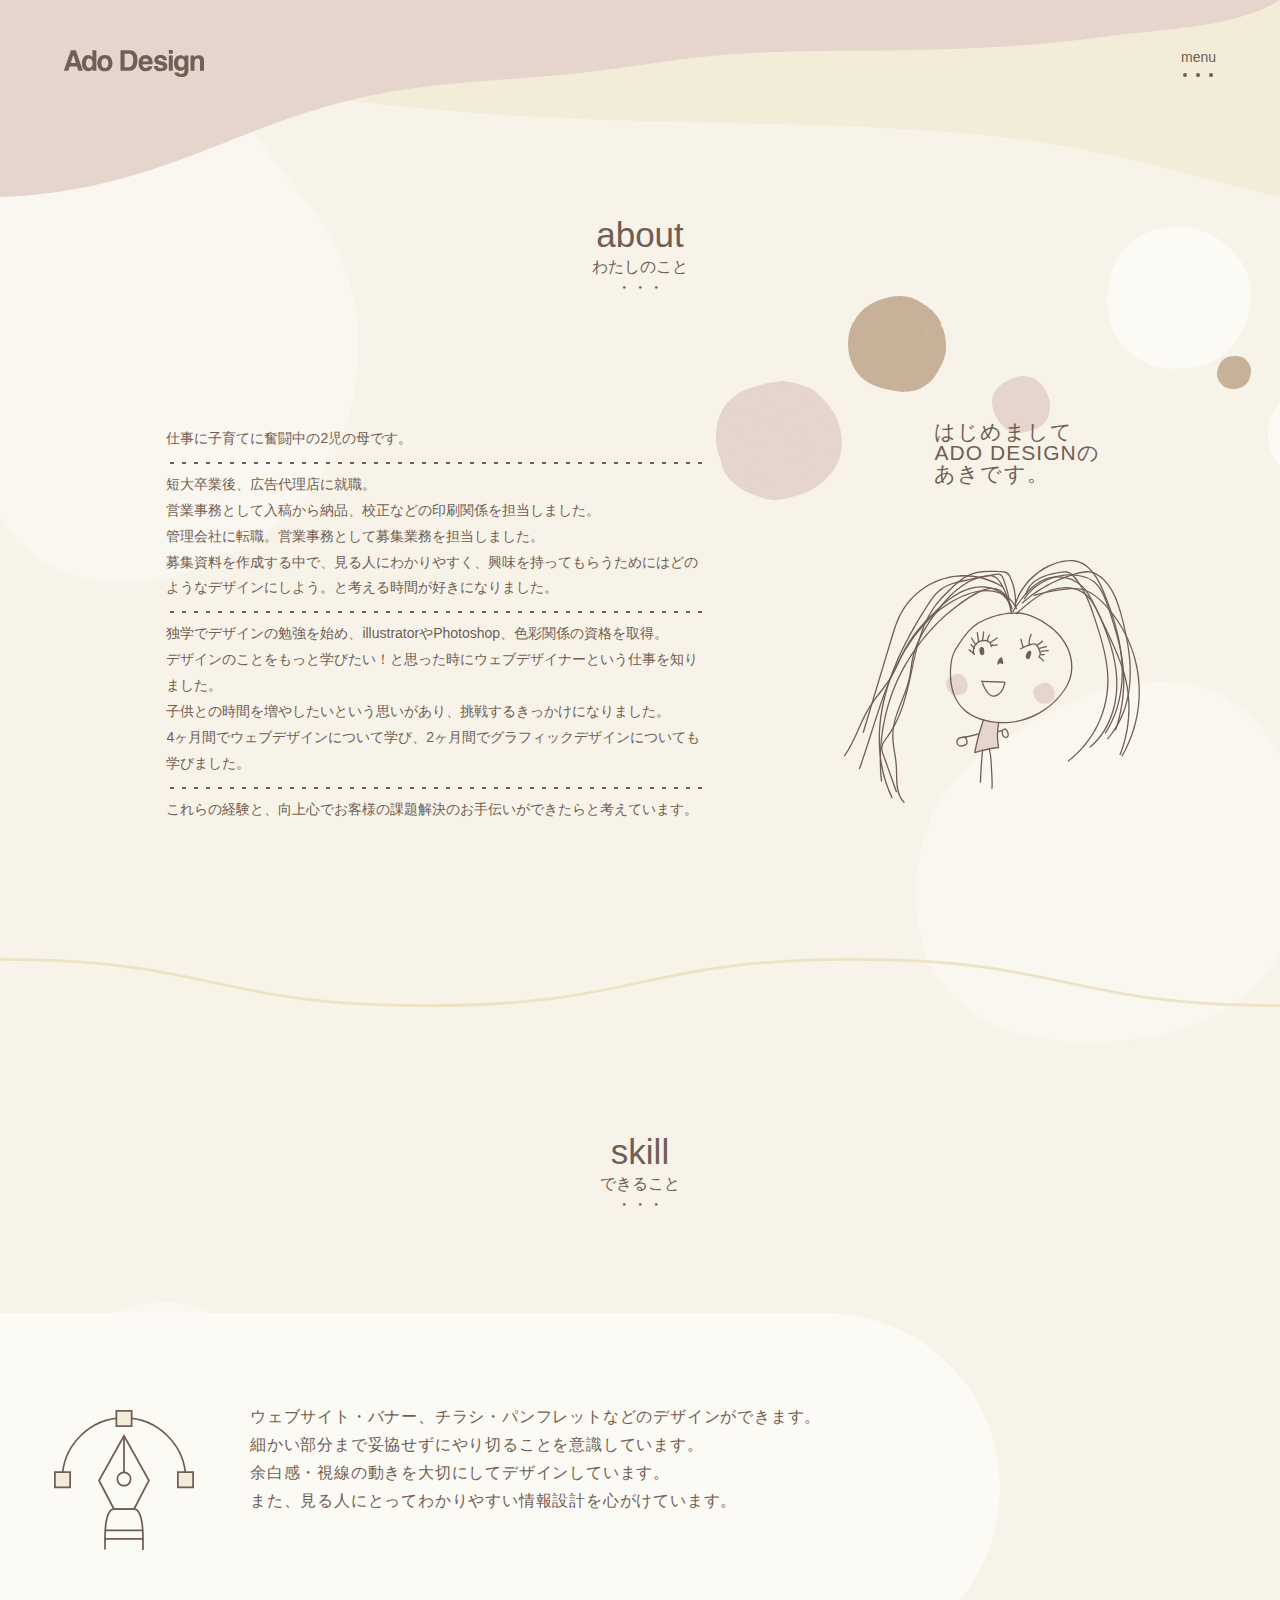
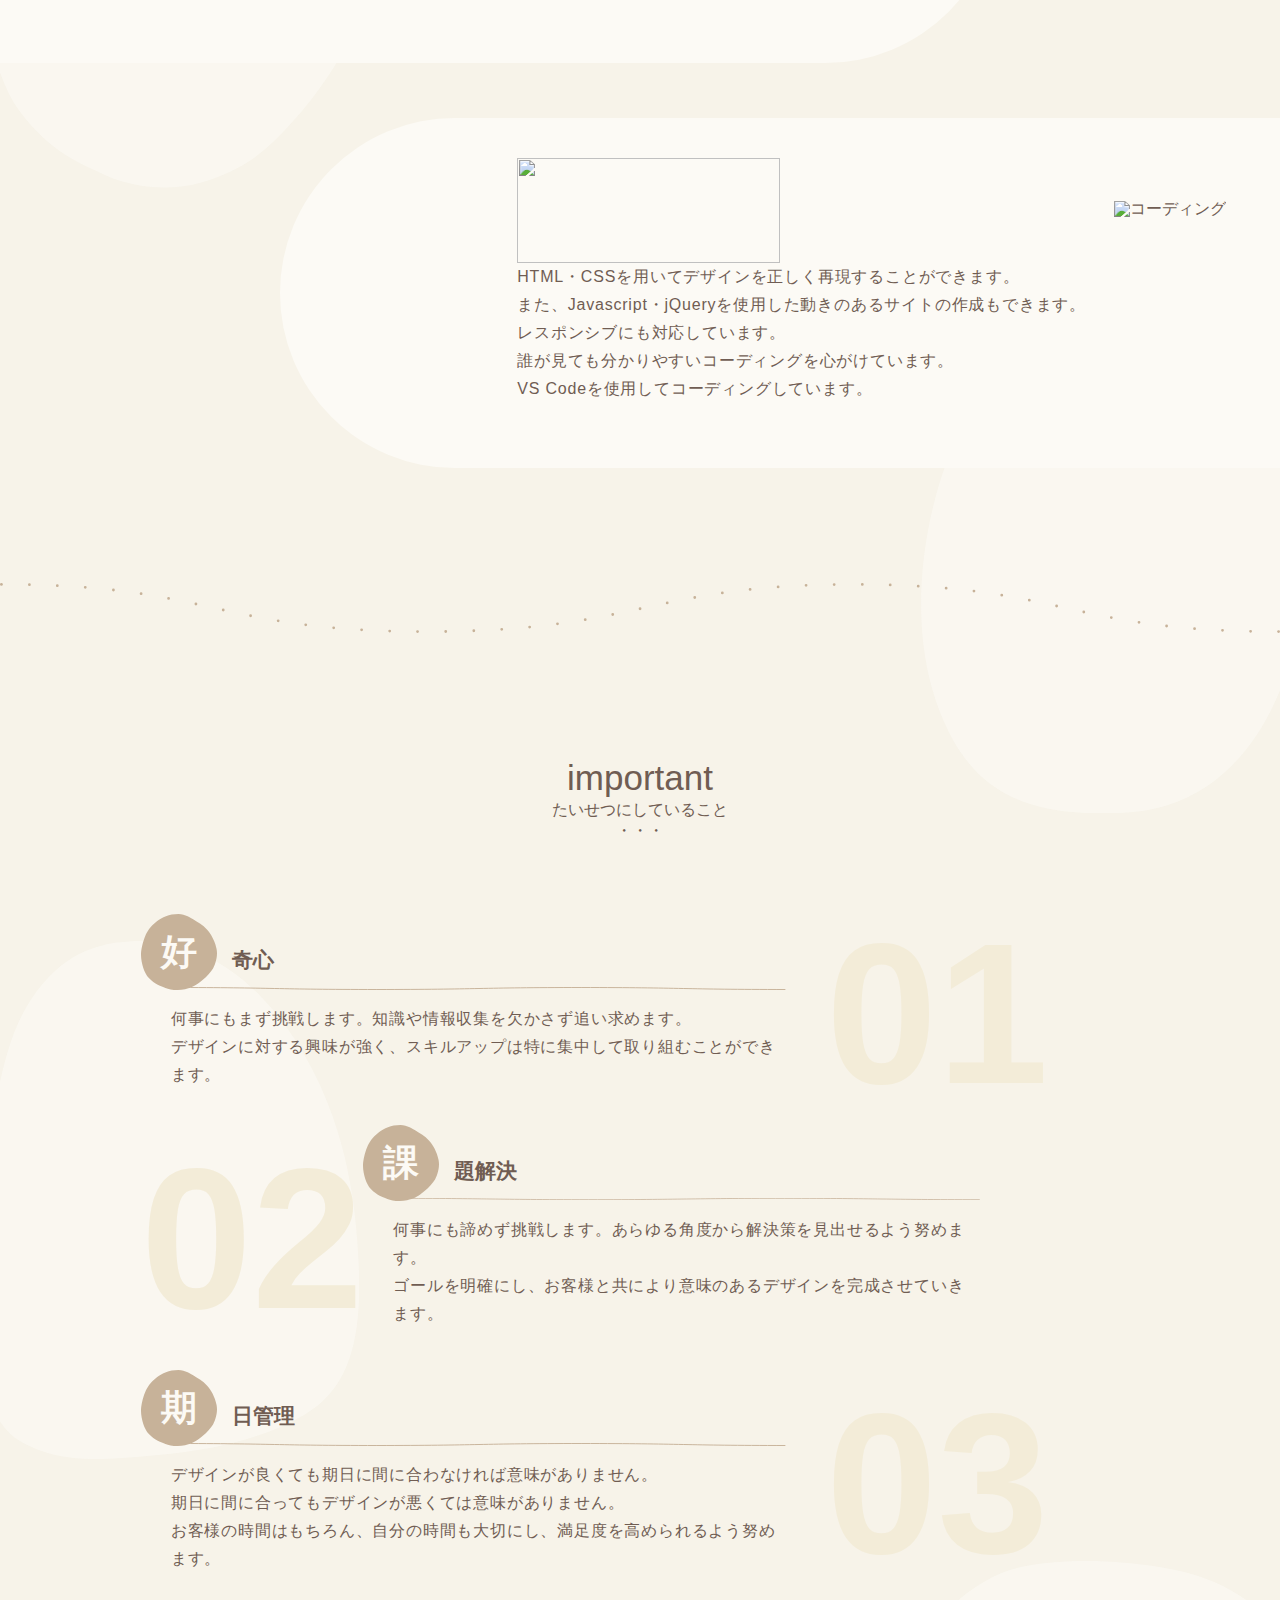
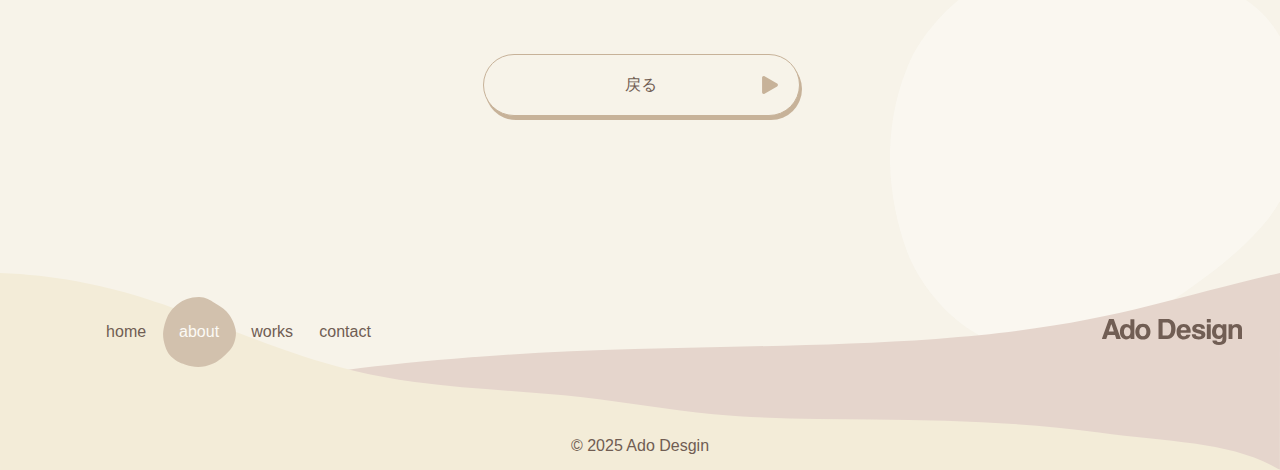
==== about.html @ 06bdf403 "ポートフォリオ" ====
<!DOCTYPE html>
<html lang="ja">

<head>
    <meta charset="UTF-8">
    <meta name="viewport" content="width=device-width, initial-scale=1.0">
    <title>about</title>
    <link rel="stylesheet" href="./css/reset.css">
    <link rel="stylesheet" href="./css/style.css">
    <link rel="icon" href="favicon.ico">
    <script src="https://ajax.googleapis.com/ajax/libs/jquery/3.7.1/jquery.min.js"></script>
    <script src="https://cdn.jsdelivr.net/npm/simple-parallax-js@5.6.2/dist/simpleParallax.min.js"></script>
    <script>
        (function (d) {
            var config = {
                kitId: 'ofi0iak',
                scriptTimeout: 3000,
                async: true
            },
                h = d.documentElement, t = setTimeout(function () { h.className = h.className.replace(/\bwf-loading\b/g, "") + " wf-inactive"; }, config.scriptTimeout), tk = d.createElement("script"), f = false, s = d.getElementsByTagName("script")[0], a; h.className += " wf-loading"; tk.src = 'https://use.typekit.net/' + config.kitId + '.js'; tk.async = true; tk.onload = tk.onreadystatechange = function () { a = this.readyState; if (f || a && a != "complete" && a != "loaded") return; f = true; clearTimeout(t); try { Typekit.load(config) } catch (e) { } }; s.parentNode.insertBefore(tk, s)
        })(document);
    </script>
</head>

<body id="home">
    <header class="second_header">
        <img src="./SVG/header.svg" alt="ヘッダー画像">
        <div class="header_wrap">
            <h1 class="header_logo">
                <img src="./SVG/logo_9.svg">
            </h1>
            <div class="menu_btn">
                <p>menu</p>
                <div>
                    <span></span>
                </div>
            </div>
            <nav class="menu_nav">
                <ul>
                    <li><a href="./index.html">home</a></li>
                    <li><a href="./about.html">about</a></li>
                    <li><a href="./works.html">works</a></li>
                    <li><a href="./contact.html">contact</a></li>
                </ul>
            </nav>
        </div>
    </header>
    <main>
        <div class="area">
            <!-- アバウト -->
            <section id="second_about">
                <div class="title">
                    <h2>about</h2>
                    <p>わたしのこと</p>
                    <p>・・・</p>
                </div>
                <div class="about_content">
                    <div class="about_left02">
                        <p class="dot_line">仕事に子育てに奮闘中の2児の母です。</p>
                        <p class="dot_line">短大卒業後、広告代理店に就職。<br>
                            営業事務として入稿から納品、校正などの印刷関係を担当しました。<br>
                            管理会社に転職。営業事務として募集業務を担当しました。<br>
                            募集資料を作成する中で、見る人にわかりやすく、興味を持ってもらうためにはどのようなデザインにしよう。と考える時間が好きになりました。
                        </p>
                        <p class="dot_line">独学でデザインの勉強を始め、illustratorやPhotoshop、色彩関係の資格を取得。<br>
                            デザインのことをもっと学びたい！と思った時にウェブデザイナーという仕事を知りました。<br>
                            子供との時間を増やしたいという思いがあり、挑戦するきっかけになりました。<br>
                            4ヶ月間でウェブデザインについて学び、2ヶ月間でグラフィックデザインについても学びました。
                        </p>
                        <p>これらの経験と、向上心でお客様の課題解決のお手伝いができたらと考えています。</p>
                    </div>
                    <div class="about_right02">
                        <p>はじめまして<br>
                            ADO DESIGNの<br>
                            あきです。</p>
                        <img class="about_img_07" src="./SVG/about_似顔絵.svg" alt="似顔絵">
                        <div class="about_wrap">
                            <img class="about_img_01" src="./SVG/about_1.svg" alt="about_1">
                            <img class="about_img_02" src="./SVG/about_2.svg" alt="about_2">
                            <img class="about_img_03" src="./SVG/about_3.svg" alt="about_3">
                            <img class="about_img_04" src="./SVG/about_4.svg" alt="about_4">
                            <img class="about_img_05" src="./SVG/about_5.svg" alt="about_5">
                            <img class="about_img_06" src="./SVG/about_6.svg" alt="about_6">
                        </div>
                    </div>
                </div>
                <img class="about_line03" src="./SVG/line.svg" alt="">
            </section>
            <!-- スキル -->
            <section id="skill">
                <div class="title">
                    <h2>skill</h2>
                    <p>できること</p>
                    <p>・・・</p>
                </div>
                <div class="skill_container01">
                    <div class="design_left">
                        <img src="./SVG/skill_デザイン.svg" alt="デザイン">
                    </div>
                    <div class="design_right">
                        <img src="./SVG/design.svg" alt="">
                        <p>ウェブサイト・バナー、チラシ・パンフレットなどのデザインができます。<br>
                            細かい部分まで妥協せずにやり切ることを意識しています。<br>
                            余白感・視線の動きを大切にしてデザインしています。<br>
                            また、見る人にとってわかりやすい情報設計を心がけています。</p>
                    </div>
                </div>
                <div class="skill_container02">
                    <div class="cording_left">
                        <img src="./SVG/cording.svg" alt="">
                        <p>HTML・CSSを用いてデザインを正しく再現することができます。<br>
                            また、Javascript・jQueryを使用した動きのあるサイトの作成もできます。<br>
                            レスポンシブにも対応しています。<br>
                            誰が見ても分かりやすいコーディングを心がけています。<br>
                            VS Codeを使用してコーディングしています。</p>
                    </div>
                    <div class="cording_right">
                        <img src="./SVG/skill_コーディング.svg" alt="コーディング">
                    </div>
                </div>
            </section>
            <img src="./SVG/dotline.svg" alt="">
            <!-- インポータント -->
            <section id="important">
                <div class="title">
                    <h2>important</h2>
                    <p>たいせつにしていること</p>
                    <p>・・・</p>
                </div>
                <!-- 好奇心 -->
                <div class="important_content01">
                    <div class="important_left01">
                        <div class="important_conteiner">
                            <img class="important_item" src="./SVG/important_item.svg" alt="">
                            <p class="important_title01">好</p>
                            <p class="important_title02">奇心</p>
                            <img class="important_line" src="./SVG/important_line.svg" alt="">
                        </div>
                        <p class="important_text">何事にもまず挑戦します。知識や情報収集を欠かさず追い求めます。<br>
                            デザインに対する興味が強く、スキルアップは特に集中して取り組むことができます。</p>
                    </div>
                    <div class="important_right01">
                        <p class="important_list">01</p>
                        <img class="important_decoration" src="./SVG/important_つぶつぶ.svg" alt="">
                    </div>
                </div>
                <!-- 課題解決 -->
                <div class="important_content02">
                    <div class="important_left02">
                        <p class="important_list">02</p>
                        <img class="important_decoration" src="./SVG/important_つぶつぶ.svg" alt="">
                    </div>
                    <div class="important_right02">
                        <div class="important_conteiner">
                            <img class="important_item" src="./SVG/important_item.svg" alt="">
                            <p class="important_title01">課</p>
                            <p class="important_title02">題解決</p>
                            <img class="important_line" src="./SVG/important_line.svg" alt="">
                        </div>
                        <p class="important_text">何事にも諦めず挑戦します。あらゆる角度から解決策を見出せるよう努めます。<br>
                            ゴールを明確にし、お客様と共により意味のあるデザインを完成させていきます。
                        </p>
                    </div>
                </div>
                <!-- 期日管理 -->
                <div class="important_content01">
                    <div class="important_left01">
                        <div class="important_conteiner">
                            <img class="important_item" src="./SVG/important_item.svg" alt="">
                            <p class="important_title01">期</p>
                            <p class="important_title02">日管理</p>
                            <img class="important_line" src="./SVG/important_line.svg" alt="">
                        </div>
                        <p class="important_text">
                            デザインが良くても期日に間に合わなければ意味がありません。<br>
                            期日に間に合ってもデザインが悪くては意味がありません。<br>
                            お客様の時間はもちろん、自分の時間も大切にし、満足度を高められるよう努めます。
                        </p>
                    </div>
                    <div class="important_right01">
                        <p class="important_list">03</p>
                        <img class="important_decoration" src="./SVG/important_つぶつぶ.svg" alt="">
                    </div>
                </div>
                <div class="center_btn">
                    <a href="index.html">戻る</a>
                    <img src="./SVG/btn_item.svg" alt="">
                </div>
            </section>
            <!-- パララックス -->
            <img class="circles01 circle" src="./SVG/all要素3.svg" alt="">
            <img class="circles02 circle" src="./SVG/all要素2.svg" alt="">
            <img class="circles03 circle" src="./SVG/all要素5.svg" alt="">
            <img class="circles04 circle" src="./SVG/all要素1.svg" alt="">
            <img class="circles05 circle" src="./SVG/all要素4.svg" alt="">
            <img class="circles06 circle" src="./SVG/all要素6.svg" alt="">
        </div>
    </main>
    <!-- フッター -->
    <footer>
        <div>
            <img src="./SVG/footer.svg" alt="">
            <div class="footer_wrap">
                <nav class="footer_nav">
                    <ul class="footer_menu">
                        <li class="footer_item"><a href="./index.html">home</a></li>
                        <li class="footer_item is-active"><a href="./about.html">about</a></li>
                        <li class="footer_item"><a href="./works.html">works</a></li>
                        <li class="footer_item"><a href="./contact.html">contact</a></li>
                    </ul>
                </nav>
                <h1 class="footer_logo">
                    <a href="#home"><img src="./SVG/logo_9.svg"></a>
                </h1>
            </div>
            <p class="footer_outer">© 2025 Ado Desgin</p>
        </div>
    </footer>
    <script>
        // ハンバーガーメニュー
        $(function () {
            $('.menu_btn').on('click', function () {
                $('.menu_btn').toggleClass('open');
                $('.menu_nav').fadeToggle();
            })
        })
    </script>
    <!-- パララックス -->
    <script>
        // ①thumbnailクラスのついた要素を定数「image」に格納
        const image = document.getElementsByClassName('circle');
        // ②simpleParallaxを宣言
        new simpleParallax(image, {
            orientation: 'up',
            scale: 1.5,
            overflow: true,
            delay: 2,
        });
    </script>
</body>

</html>
---- css/style.css ----
@charset "utf-8";
/* ローディング */
.loading {
  position: fixed;
  width: 100%;
  height: 100%;
  background-color: #f3ecd8;
  z-index: 200;
  top: 0;
  left: 0;
  display: flex;
  justify-content: center;
  align-items: center;
}
.loading_text {
  font-size: 92px;
  font-weight: 700;
  color: rgb(113, 94, 84);
  display: none;
}
@keyframes bound-anim {
  0% {
    transform: translateY(0);
  }
  100% {
    transform: translateY(24px);
  }
}
/*** 全文字にアニメーションを適用 ***/
.loading_text span {
  display: inline-block; /*横並びにしつつアニメーションを適用*/
  animation: 0.5s bound-anim ease-in infinite alternate;
}
/* ヘッダー */
.first_header {
  height: 100vh;
  position: relative;
}
.second_header {
  height: 10vh;
  position: relative;
}
.first_view {
  position: relative;
  max-width: 850px;
  width: 80%;
  height: 500px;
  z-index: 1;
  margin-left: auto;
}
.first_view01 {
  width: 100%;
}
.sp_first_view01 {
  display: none;
}
.first_view02 {
  position: absolute;
  top: 25%;
  right: 7%;
  width: 45%;
  /* 手書き風 */
  /* fill: none;
  stroke: #000;
  stroke-width: 1;
  stroke-miterlimit: 50;
  stroke-dasharray: 1989;
  stroke-dashoffset: 1989;
  animation: strokeAnimation 5s linear 0s infinite; */
}
/* @keyframes strokeAnimation {
  0% {
    stroke-dashoffset: 1989;
  }
  80% {
    stroke-dashoffset: 0;
  }
  100% {
    stroke-dashoffset: 0;
  }
} */
.first_view03 {
  position: absolute;
  top: 30%;
  left: 0;
  width: 17%;
}
.header_container {
  position: absolute;
  z-index: 100;
}
.header_box01 {
  background-color: #fcfaf5;
  text-align: start;
  max-width: 804px;
  height: 77px;
  border-radius: 0 20px 20px 0;
  margin-bottom: 23px;
}
.header_box02 {
  background-color: #fcfaf5;
  max-width: 864px;
  height: 77px;
  border-radius: 0 20px 20px 0;
}
.header_box01 p,
.header_box02 p {
  font-family: ta-oonishi, sans-serif;
  font-size: 51px;
  letter-spacing: 0.1em;
  padding-left: 70px;
  padding-top: 12px;
}
.header_wrap {
  display: flex;
  align-items: center;
  justify-content: space-between;
  padding: 0 5% 0 5%;
  position: absolute;
  top: 0;
  width: 100%;
  box-sizing: border-box;
  z-index: 100;
  padding-top: 50px;
}
.header_logo,
.footer_logo {
  width: 140px;
  cursor: pointer;
}
/* 固定ヘッダー */
.is-fixed {
  background-repeat: no-repeat;
  background-size: cover;
  position: absolute;
  z-index: 100;
  top: -20px;
  left: 0;
  width: 100vw;
  height: 100px;
  animation: anime 0.7s forwards;
}
.is-fixed.active {
  background-color: rgba(199, 178, 153, 0.2);
  position: fixed;
  animation: headerFadeIn 0.5s;
  top: -30px;
}
@keyframes headerFadeIn {
  0% {
    opacity: 0;
  }
  100% {
    opacity: 1;
  }
}
/* メニューボタン */
.menu_btn {
  cursor: pointer;
  z-index: 110;
  display: flex;
  flex-direction: column;
  gap: 9px;
  align-items: center;
}
.menu_btn p {
  font-size: 14px;
}
.menu_btn div {
  width: 30px;
}
.menu_btn span {
  display: block;
  width: 4px;
  height: 4px;
  border-radius: 50%;
  background-color: #705d53;
  position: relative;
  top: 0;
  transition: 0.3s;
}
.menu_btn span::before,
.menu_btn span::after {
  content: "";
  display: block;
  width: 4px;
  height: 4px;
  border-radius: 50%;
  background-color: #705d53;
  position: absolute;
  transition: 0.3s;
}
.menu_btn span::before {
  left: 13px;
}
.menu_btn span::after {
  left: 26px;
}
.menu_btn.open span,
.menu_btn.open span::before {
  background-color: transparent;
}
/* メニューの見た目 */
.menu_nav {
  position: absolute;
  top: -50px;
  left: 0;
  width: 100%;
  height: 115vh;
  background-color: #f3ecd8;
}
.menu_nav ul {
  display: flex;
  flex-direction: column;
  align-items: center;
  justify-content: center;
  gap: 80px;
  height: 100%;
}
.menu_nav ul li {
  font-size: 40px;
  font-family: futura-pt, sans-serif;
  font-weight: 700;
}
.menu_nav {
  display: none;
}
/*=== 9-1-2 丸が動いてスクロールを促す ====*/
/*スクロールダウン全体の場所*/
.scrolldown1 {
  /*描画位置※位置は適宜調整してください*/
  position: absolute;
  bottom: 10px;
  right: 2%;
  z-index: 90;
}
/*Scrollテキストの描写*/
.scrolldown1 span {
  /*描画位置*/
  position: absolute;
  left: -7px;
  bottom: 55px;
  /*テキストの形状*/
  color: #705d53;
  font-family: futura-pt, sans-serif;
  font-size: 14px;
  letter-spacing: 0.1em;
  /*縦書き設定*/
  /* -ms-writing-mode: tb-rl;
  -webkit-writing-mode: vertical-rl; */
  writing-mode: vertical-rl;
  transform: rotate(180deg);
}
/* 丸の描写 */
.scrolldown1:before {
  content: "";
  /*描画位置*/
  position: absolute;
  bottom: 0;
  left: -2px;
  /*丸の形状*/
  width: 5px;
  height: 5px;
  border-radius: 50%;
  background: #705d53;
  /*丸の動き1.6秒かけて透過し、永遠にループ*/
  animation: circlemove 1.6s ease-in-out infinite,
    cirlemovehide 1.6s ease-out infinite;
}
/* 線の描写 */
.scrolldown1:after {
  content: "";
  /*描画位置*/
  position: absolute;
  bottom: -12px;
  left: 0;
  /*線の形状*/
  width: 1px;
  height: 50px;
  background: #705d53;
}
/* アバウト */
#about {
  background: #f3ecd8;
  margin: 0 auto;
  margin-top: 35px;
  width: 100%;
  position: relative;
  padding-top: 30px;
  padding-bottom: 10px;
}
.about_line01 {
  position: absolute;
  top: -20px;
}
/* タイトル */
.title {
  text-align: center;
  margin: 127px 0 45px;
}
.title h2 {
  font-family: futura-pt, sans-serif;
  font-weight: 500;
  font-size: 35px;
  padding-bottom: 7px;
}
.title p {
  padding-bottom: 5px;
}
/* 飾り文字 */
.about_decoration,
.skill_decoration,
.works_decoration,
.contact_decoration {
  position: absolute;
  width: 8%;
  left: 10px;
}
.about_decoration {
  bottom: 95px;
}
.about_content {
  display: flex;
  margin-bottom: 130px;
}
.about_line02 {
  position: absolute;
  bottom: -20px;
}
/* アバウトボタン ワークスボタン */
.about_btn,
.works_btn {
  position: relative;
  margin-left: auto;
  margin-top: 65px;
  width: 315px;
}
.about_btn a,
.works_btn a {
  display: flex;
  justify-content: center;
  align-items: center;
  font-size: 16px;
  width: 315px;
  height: 60px;
  transition: 0.3s ease-in-out;
  background: #f7f3e9;
  border-radius: 60px;
  border: 1px solid #c7b299;
  /* ボタンの影 */
  box-shadow: 2px 4px #c7b299;
}
.about_btn img,
.works_btn img {
  width: 16px;
  height: 18px;
  position: absolute;
  right: 20px;
  top: 50%;
  transform: translateY(-50%);
}
.about_btn:hover,
.works_btn:hover {
  transform: translate3d(0.2rem, 0.2rem, 0);
  box-shadow: none;
  opacity: 1;
  transition: all 0.2s;
}
.about_btn:hover a,
.works_btn:hover a {
  box-shadow: none;
}
.about_btn img:hover,
.works_btn img:hover {
  left: 200px;
}
.about_left01 {
  width: 57%;
  padding-left: 14%;
}
.about_left01 p {
  line-height: 2.25;
  letter-spacing: 0.05em;
  text-align: start;
}
.about_left02 {
  width: 42%;
  padding: 80px 0 0 13%;
}
.about_left02 p {
  font-size: 14px;
  line-height: 1.85;
  margin-bottom: 5px;
}
.dot_line {
  /* background-image: linear-gradient(to right, #705d53 2px, transparent 2px); */
  background-image: radial-gradient(circle, #705d53 30%, transparent 31%);
  background-size: 12px 2px;
  background-repeat: repeat-x;
  background-position: left bottom 3px;
  padding-bottom: 15px;
}
.about_right01 {
  position: relative;
  width: 34%;
  padding: 0 7% 0 5%;
}
.about_right02 {
  position: relative;
  width: 33%;
  padding: 110px 10% 0 2%;
}
.about_right02 p {
  position: absolute;
  font-family: ta-oonishi, sans-serif;
  font-size: 21px;
  letter-spacing: 0.05em;
  top: 75px;
  left: 40%;
  z-index: 50;
}
.about_img_07 {
  position: absolute;
  height: 243px;
  left: 50%;
  bottom: 25px;
  transform: translateX(-50%);
}
.about_animation {
  animation: floating-x 7.2s ease-in-out infinite alternate-reverse;
}
.about_animation img {
  animation: floating-y 1.8s ease-in-out infinite alternate-reverse;
}
@keyframes floating-x {
  0% {
    transform: translateX(-5%);
  }
  100% {
    transform: translateX(5%);
  }
}
@keyframes floating-y {
  0% {
    transform: translateY(-10%);
  }
  100% {
    transform: translateY(10%);
  }
}
.about_img_00 {
  position: absolute;
  width: 70%;
  left: 50%;
  transform: translateX(-50%);
  padding-top: 15%;
}
.about_img_01 {
  position: absolute;
  width: 22%;
  top: 35px;
  left: 2%;
}
.about_img_02 {
  position: absolute;
  width: 17%;
  top: -50px;
  left: 25%;
}
.about_img_03 {
  position: absolute;
  width: 25%;
  top: -120px;
  right: 5%;
}
.about_img_04 {
  position: absolute;
  width: 10%;
  top: 30px;
  left: 50%;
}
.about_img_05 {
  position: absolute;
  width: 6%;
  top: 10px;
  right: 5%;
}
.about_img_06 {
  position: absolute;
  width: 17%;
  top: 40px;
  right: -15%;
}
/* スキル */
#skill {
  position: relative;
}
.skill_decoration {
  top: 200px;
}
.skill_content {
  display: flex;
  justify-content: center;
  gap: 150px;
}
.skill_left img {
  width: 135px;
  height: 160px;
  align-items: center;
}
.skill_right img {
  width: 160px;
  height: 160px;
  align-items: center;
}
.skill_left,
.skill_right {
  display: flex;
  flex-direction: column;
  text-align: left;
  width: 230px;
  align-items: center;
}
.design_right p,
.cording_left p {
  line-height: 1.75;
  letter-spacing: 0.05em;
}
/* アバウト_スキル */
.skill_container01 {
  display: flex;
  background-color: #fcfaf5;
  max-width: 1000px;
  height: 350px;
  border-top-right-radius: 175px;
  border-bottom-right-radius: 175px;
  margin: 95px 0 55px;
}
.design_left {
  text-align: left;
}
.design_left img {
  width: 140px;
  height: 140px;
  padding-left: 54px;
  padding-top: 50%;
}
.design_right {
  text-align: left;
}
.design_right img {
  width: 223px;
  padding: 70px 0 20px 56px;
}
.design_right p {
  padding-left: 56px;
  letter-spacing: 0.05em;
}
.skill_container02 {
  display: flex;
  margin-left: auto;
  background-color: #fcfaf5;
  width: 1000px;
  height: 350px;
  border-top-left-radius: 175px;
  border-bottom-left-radius: 175px;
  justify-content: right;
  margin-bottom: 115px;
  max-width: 1000px;
}
.cording_left {
  text-align: left;
}
.cording_left img {
  width: 263px;
  height: 105px;
  padding-top: 40px;
}
.cording_left p {
  padding-right: 28px;
}
.cording_right {
  text-align: left;
}
.cording_right img {
  width: 164px;
  padding-top: 50%;
  padding-right: 54px;
}
.skill_item {
  font-size: 21px;
  font-weight: normal;
}
.skill_level {
  display: flex;
  gap: 5px;
  font-size: 18px;
  font-weight: normal;
}
/* もっとみるボタン */
.center_btn,
.submit_btn {
  position: relative;
  margin: 0 auto;
  margin-top: 70px;
  margin-bottom: 140px;
  width: 315px;
}
.center_btn a,
.submit_btn span {
  display: flex;
  justify-content: center;
  align-items: center;
  font-size: 16px;
  width: 315px;
  height: 60px;
  transition: 0.3s ease-in-out;
  background: #f7f3e9;
  border-radius: 60px;
  border: 1px solid #c7b299;
  /* ボタンの影 */
  box-shadow: 2px 4px #c7b299;
}
.center_btn img,
.submit_btn img {
  width: 16px;
  height: 18px;
  position: absolute;
  right: 20px;
  top: 50%;
  transform: translateY(-50%);
}
.center_btn:hover,
.submit_btn:hover {
  transform: translate3d(0.2rem, 0.2rem, 0);
  box-shadow: none;
  opacity: 1;
  transition: all 0.2s;
}
.center_btn:hover a,
.submit_btn:hover span {
  box-shadow: none;
}
.center_btn img:hover,
.submit_btn img:hover {
  left: 200px;
}
/* インポータント */
.important_content01,
.important_content03 {
  display: flex;
  align-items: center;
  position: relative;
  padding: 0 12% 0 11%;
}
.important_conteiner {
  position: relative;
  display: flex;
}
.important_title01 {
  color: #fcfaf5;
  font-size: 36px;
  font-weight: bold;
  padding: 20px;
  z-index: 2;
}
.important_title02 {
  font-weight: bold;
  font-size: 21px;
  padding-left: 15px;
  padding-top: 35px;
  z-index: 2;
}
.important_item {
  position: absolute;
  width: 76px;
  z-index: 1;
}
.important_line {
  position: absolute;
  width: 90%;
  padding-left: 30px;
  top: 73px;
}
.important_text {
  width: 90%;
  line-height: 1.75;
  letter-spacing: 0.05em;
  padding: 15px 0 0 30px;
}
.important_right01,
.important_left02 {
  max-width: 280px;
  display: flex;
  flex-direction: column;
  align-items: center;
  position: relative;
  z-index: 100;
}
.important_decoration {
  width: 46%;
}
.important_content02 {
  display: flex;
  align-items: center;
  position: relative;
  padding: 0 12% 20px 11%;
}
.important_list {
  font-size: 200px;
  font-family: futura-pt, sans-serif;
  font-weight: 700;
  color: #f3ecd8;
  margin-top: 25px;
}
/* ワークス */
.works_dotline {
  position: relative;
  top: 65px;
}
#works {
  position: relative;
}
.works_decoration {
  bottom: -60px;
}
.works_title {
  display: flex;
  align-items: left;
  position: relative;
  padding: 20px auto;
  top: 30px;
}
.works_title img {
  width: 20px;
  height: 20px;
  position: absolute;
  left: 150px;
}
.works_title p {
  font-size: 21px;
  position: absolute;
  left: 180px;
}
.web_slider {
  display: flex;
  justify-content: space-between;
  flex-wrap: nowrap;
  margin: 75px auto;
}
.web_slider_item {
  background-color: #f3ecd8; /* 背景色指定 */
  max-width: 350px;
  height: 250px;
  border-radius: 20px;
  margin-right: 12px;
  margin-left: 13px;
  text-align: center;
}
.web_slider_item img {
  height: 80%;
  width: auto;
  margin: 0 auto;
  padding-top: 7%;
}
.graphic_slider {
  display: flex;
  justify-content: space-between;
  flex-wrap: nowrap;
  margin: 75px auto;
}
.graphic_slider_item {
  background-color: #f3ecd8; /* 背景色指定 */
  max-width: 350px;
  height: 250px;
  border-radius: 20px;
  margin-right: 12px;
  margin-left: 13px;
}
.graphic_slider_item img {
  height: 90%;
  width: auto;
  margin: auto;
  padding-top: 4%;
}
/* Read More */
.web_slider_item,
.graphic_slider_item,
.list_item div {
  position: relative;
}
.web_slider_item::before,
.web_slider_item::after,
.graphic_slider_item::before,
.graphic_slider_item::after,
.list_item div::before,
.list_item div::after {
  content: "";
  display: block;
  top: 0;
  left: 0;
  transition: 0.3s cubic-bezier(0.45, 0, 0.55, 1);
  opacity: 0;
  position: absolute;
}
.web_slider_item::before,
.graphic_slider_item::before,
.list_item div::before {
  background: rgba(243, 236, 216, 0.6);
  border-radius: 20px;
  width: 100%;
  height: 100%;
}
.web_slider_item::after,
.graphic_slider_item::after,
.list_item div::after {
  color: #605855;
  content: "Read More";
  font-family: ta-oonishi, sans-serif;
  font-size: 65px;
  display: flex;
  text-align: center;
  justify-content: center;
  align-items: center;
  bottom: 0;
  right: 0;
}
.web_slider_item:hover::before,
.web_slider_item:hover::after,
.graphic_slider_item:hover::before,
.graphic_slider_item:hover::after,
.list_item div:hover::before,
.list_item div:hover::after {
  opacity: 1;
}
/* 絞り込み */
.search {
  display: flex;
  justify-content: center;
  align-items: center;
  gap: 50px;
  padding-bottom: 122px;
}
.search_item {
  display: inline-block;
  /*背景の大きさ */
  padding: 23px;
  cursor: pointer;
  position: relative;
}
.search_item.is-active {
  background-image: url("../SVG/search_item.svg");
  background-position: center; /* 中央に配置 */
  background-repeat: no-repeat; /* 繰り返しを防止 */
  background-size: contain;
}
.search_item::after {
  background-image: url("../SVG/search_item_hover.svg");
  background-position: center; /* 中央に配置 */
  background-repeat: no-repeat; /* 繰り返しを防止 */
  background-size: contain;
  /* transition: 1s; */
  content: "";
  display: block;
  width: 100%;
  height: 100%;
  position: absolute;
  top: 0;
  left: 0;
  opacity: 0;
  z-index: 1;
}
.search_item:hover {
  position: relative;
}
.search_item:hover::after {
  opacity: 1;
}
.is-hide {
  display: none;
}
.list {
  max-width: 1050px;
  display: flex;
  justify-content: space-between;
  flex-wrap: wrap;
  gap: 60px;
  margin: 0 auto;
}
.list_item {
  width: 47%;
  aspect-ratio: 3/2;
}
.list_item div {
  background-color: #f3ecd8; /* 背景色指定 */
  max-width: 495px;
  height: 330px;
  border-radius: 20px;
  text-align: center;
}
.list_item img {
  object-fit: contain;
  height: 80%;
  width: auto;
  margin: 0 auto;
  padding: 6%;
}
.works_text01 {
  font-size: 18px;
  padding: 30px 0 12px 25px;
}
.works_text02 {
  font-size: 14px;
  padding-left: 25px;
}
/* ページネーション */
.pagination {
  display: flex;
  justify-content: center;
  align-items: center;
  gap: 15px;
  padding: 100px 0 85px;
}
.page-item.number {
  width: 35px;
  height: 35px;
  border-radius: 50%;
}
.page-item.next {
  width: 90px;
  height: 35px;
  border-radius: 18px;
}
.page-item.number,
.page-item.next {
  display: flex;
  justify-content: center;
  align-items: center;
  flex-wrap: wrap;
  overflow: hidden;
  border: solid 1px #705d53;
  font-weight: bold;
  transition: all 0.15s linear;
}
.page-item.first a,
.page-item.prev a,
.page-item.last a {
  display: none;
}
.navi-active {
  background-color: #e5d5cc;
}
/* ワークス詳細ページ */
.works_detail {
  max-width: 1000px;
  display: flex;
  justify-content: center;
  align-items: center;
  margin: 0 auto;
  vertical-align: top;
  gap: 4%;
}
.works_left {
  width: 52%;
  padding: 0 0 15%;
  display: flex;
  flex-direction: column;
  align-items: center;
}
.works_left img {
  max-width: 481px;
}
/* モーダルウィンドウ */
.modal_content {
  display: none;
  position: fixed;
  left: 0;
  top: 0;
  height: 100%;
  width: 100%;
  overflow: auto;
  background-color: rgba(252, 250, 245, 0.8);
  z-index: 200;
}
.modal_img {
  padding: 3%;
  display: flex;
  justify-content: center;
  margin: 10% auto;
  width: 75%;
}
.modal_img img {
  width: 75%;
}
/* モーダルアイコン*/
.open_btn_01 {
  display: flex;
  flex-direction: column;
  align-items: center;
  justify-content: center;
  position: relative;
  width: 214px;
  height: 47px;
  background-image: url("../SVG/mordal_before.svg");
  background-repeat: no-repeat;
  background-size: 100% 100%;
  margin-top: 45px;
  cursor: pointer;
}
.open_btn_01 p {
  position: absolute;
}
.open_btn_02 {
  display: flex;
  align-items: center;
  justify-content: space-between;
  position: relative;
  margin-top: 45px;
  gap: 35px;
  max-width: 84%;
}
.open_btn_02 div {
  background-image: url("../SVG/mordal_before.svg");
  background-repeat: no-repeat;
  background-size: 100% 100%;
  width: 214px;
  height: 47px;

  cursor: pointer;
}
.pc_open_btn {
  padding-left: 40%;
  padding-top: 7%;
}
.sp_open_btn {
  padding-left: 32%;
  padding-top: 7%;
}
/* 閉じるのアイコン*/
.close_btn {
  display: block;
  position: relative;
  color: transparent;
  transition: all 1s;
  /* アニメーション設定 */
  top: 14%;
}
.close_btn::before,
.close_btn::after {
  content: "";
  position: absolute;
  top: 14%;
  right: 23%;
  width: 2px;
  height: 25px;
  background: #705d53;
}
.close_btn::before {
  transform: translate(-50%, -50%) rotate(45deg);
}
.close_btn::after {
  transform: translate(-50%, -50%) rotate(-45deg);
}
.works_right {
  width: 44%;
}
.works_right p {
  max-width: 431px;
  font-size: 14px;
  letter-spacing: 0.05em;
  line-height: 1.75;
  padding: 15px 0 15px;
}
/*=== 9-1-2 丸が動いてスクロールを促す ====*/
/*スクロールダウン全体の場所*/
.scrolldown2 {
  /*描画位置※位置は適宜調整してください*/
  position: absolute;
  bottom: 10px;
  left: 50%;
}
/*Scrollテキストの描写*/
.scrolldown2 span {
  /*描画位置*/
  position: absolute;
  left: -18px;
  bottom: 48px;
  /*テキストの形状*/
  color: #705d53;
  font-family: futura-pt, sans-serif;
  font-size: 14px;
  letter-spacing: 0.1em;
  /*縦書き設定*/
  /* -ms-writing-mode: tb-rl;
  -webkit-writing-mode: vertical-rl;
  writing-mode: vertical-rl; */
}
/* 丸の描写 */
.scrolldown2:before {
  content: "";
  /*描画位置*/
  position: absolute;
  bottom: 0;
  left: -2px;
  /*丸の形状*/
  width: 5px;
  height: 5px;
  border-radius: 50%;
  background: #705d53;
  /*丸の動き1.6秒かけて透過し、永遠にループ*/
  animation: circlemove 1.6s ease-in-out infinite,
    cirlemovehide 1.6s ease-out infinite;
}
/*下からの距離が変化して丸の全体が上から下に動く*/
@keyframes circlemove {
  0% {
    bottom: 33px;
  }
  100% {
    bottom: -12px;
  }
}
/*上から下にかけて丸が透過→不透明→透過する*/
@keyframes cirlemovehide {
  0% {
    opacity: 0;
  }
  50% {
    opacity: 1;
  }
  80% {
    opacity: 0.9;
  }
  100% {
    opacity: 0;
  }
}
/* 線の描写 */
.scrolldown2:after {
  content: "";
  /*描画位置*/
  position: absolute;
  bottom: -12px;
  left: 0;
  /*線の形状*/
  width: 1px;
  height: 50px;
  background: #705d53;
}
/* コンタクト */
#contact {
  position: relative;
  padding-top: 25px;
}
.contact_text {
  text-align: center;
  line-height: 1.75;
}
.contact_decoration {
  bottom: -25px;
}
/* コンタクトフォーム */
.contact_form p {
  text-align: center;
  font-size: 16px;
  line-height: 1.75;
}
.contact_announce {
  padding-bottom: 70px;
}
form {
  max-width: 750px;
  width: 55%;
  margin: 0 auto;
}
.form_item {
  border-radius: 10px;
  padding-bottom: 45px;
}
label {
  font-size: 14px;
  letter-spacing: 0.1em;
  margin-bottom: 10px;
  display: block;
}
input[type="text"],
input[type="email"] {
  height: 50px;
}
input[type="text"],
input[type="email"],
textarea {
  width: 100%;
  border: none;
  border-radius: 10px;
  padding: 20px 0 20px 25px;
  box-sizing: border-box;
  background: #fcfaf5;
  font-size: 16px;
  letter-spacing: 0.05em;
}
::placeholder {
  font-size: 16px;
  color: #afafad;
  font-family: zen-maru-gothic, sans-serif;
}
.submit_btn {
  display: flex;
  background-color: transparent;
  border: transparent;
}
.submit_btn span {
  font-family: zen-maru-gothic, sans-serif;
  color: #705d53;
  font-size: 16px;
}
/* サンクスページ */
.thanks_contents {
  text-align: center;
  text-align: center;
  padding: 30px 0 100px;
}
.thanks01 {
  font-family: ta-oonishi, sans-serif;
  font-size: 100px;
  padding-bottom: 60px;
}
.thanks02 {
  font-size: 16px;
  letter-spacing: 0.05em;
}
.thanks_img01 {
  width: 196px;
  position: absolute;
  bottom: 85px;
  left: 30%;
}
.thanks_img02 {
  width: 417px;
  position: absolute;
  bottom: 100px;
  right: 12%;
}
/* フッター */
footer {
  position: relative;
  padding-bottom: 100px;
}
.footer_wrap {
  display: flex;
  align-items: center;
  justify-content: space-between;
  width: 100%;
  box-sizing: border-box;
  padding: 3% 3% 0 7%;
}
footer > div > img {
  position: absolute;
  bottom: 0;
  z-index: -1;
}
.footer_menu {
  display: flex;
  justify-content: space-between;
  cursor: pointer;
}
.footer_item {
  display: inline-block;
  /*背景の大きさ */
  padding: 10px;
  cursor: pointer;
  position: relative;
}
.footer_item a {
  line-height: 56px;
  width: 53px;
  display: block;
  text-align: center;
}
.footer_item.is-active {
  background-image: url("../SVG/footer_item.svg");
  background-position: center; /* 中央に配置 */
  background-repeat: no-repeat; /* 繰り返しを防止 */
  background-size: contain;
  color: #fcfaf5;
}
.footer_item::after {
  background-image: url("../SVG/footer_item_hover.svg");
  background-position: center; /* 中央に配置 */
  background-repeat: no-repeat; /* 繰り返しを防止 */
  background-size: contain;
  color: #fcfaf5;
  transition: 1s;
  content: "";
  display: block;
  width: 100%;
  height: 100%;
  position: absolute;
  top: 0;
  left: 0;
  opacity: 0;
  z-index: 1;
}
.footer_item:hover a {
  color: #fcfaf5;
  position: relative;
  z-index: 100;
}
.footer_item:hover::after {
  opacity: 1;
}
.footer_outer {
  position: absolute;
  bottom: 4%;
  left: 50%;
  transform: translate(-50%, -50%);
  -webkit-transform: translate(-50%, -50%);
  -ms-transform: translate(-50%, -50%);
  font-size: 16px;
}
.pagetop {
  position: fixed;
  bottom: 200px;
  right: 2%;
  writing-mode: vertical-rl;
  text-orientation: mixed;
  transform: rotate(180deg);
  filter: invert(100%);
  mix-blend-mode: exclusion;
  opacity: 0;
  transition: 0.5s;
}
.pagetop.active {
  opacity: 1;
}
.pagetop::before {
  content: "";
  position: absolute;
  top: 125px;
  right: 5px;
  width: 1px;
  height: 20px;
  background: #705d53;
  transform: skewX(-25deg);
  border-radius: 5px;
}
.pagetop::after {
  content: "";
  position: absolute;
  top: 85px;
  right: 10px;
  width: 1px;
  height: 60px;
  background: #705d53;
  border-radius: 5px;
}
/* パララックス */
.area {
  /* width: 100%;
  height: 100%; */
  position: relative;
  /* top: 0;
  left: 0;
  z-index: -1; */
}
.circle {
  position: absolute;
  z-index: -1;
}
.circles01 {
  max-width: 30%;
  top: -5%;
  left: -25px;
}
.circles02 {
  max-width: 30%;
  top: 15%;
  right: -20px;
}
.circles03 {
  max-width: 30%;
  top: 35%;
  left: -20px;
}
.circles04 {
  max-width: 30%;
  top: 55%;
  right: -25px;
}
.circles05 {
  max-width: 30%;
  top: 75%;
  left: -25px;
}
.circles06 {
  max-width: 32%;
  top: 95%;
  right: -20px;
}
@media screen and (max-width: 1100px) {
  .list {
    display: block;
    max-width: 84%;
    gap: 0;
  }
  .list_item {
    width: 100%;
    display: flex;
    flex-direction: column;
    justify-content: center;
    align-items: center;
  }
  .list_item img {
    height: auto;
    width: 90%;
  }
  .works_left {
    padding: 0 0 19%;
  }
  .works_right {
    padding-right: 5%;
  }
  /* モーダルボタン */
  .close_btn {
    top: 9%;
  }
}
@media screen and (max-width: 767px) {
  br {
    display: none;
  }
  .pc_nav,
  .pc_btn {
    display: none;
  }
  .first_view01 {
    display: none;
  }
  .sp_first_view01 {
    display: block;
    width: 100%;
    padding-top: 20px;
  }
  .first_view02 {
    position: absolute;
    top: 32%;
    right: 10%;
    width: 45%;
  }
  .first_view03 {
    position: absolute;
    top: 30%;
    left: -7px;
    width: 17%;
  }
  .header_container {
    bottom: 20%;
  }
  .header_box01 {
    text-align: start;
    width: 100%;
    height: 28px;
    border-radius: 0 5px 5px 0;
    margin: -25% 0 8px;
  }
  .header_box02 {
    width: 110%;
    height: 28px;
    border-radius: 0 5px 5px 0;
  }
  .header_box01 p,
  .header_box02 p {
    font-size: 20px;
    letter-spacing: 0;
    padding-left: 25px;
    padding-top: 5px;
  }
  /* アバウト */
  .about_content {
    flex-direction: column-reverse;
    align-items: center;
    margin: 0 auto;
    padding-bottom: 130px;
  }
  .about_wrap {
    position: absolute;
    width: 100%;
    top: 50px;
    left: -5%;
  }
  .about_left01 {
    width: 84%;
    padding: 30% 0 0 0;
  }
  .about_left01 p {
    padding-bottom: 65px;
  }
  .about_left02 {
    width: 84%;
    padding: 25% 0 0 0;
  }
  .about_right01 {
    position: relative;
    width: 60%;
    padding: 100px 0px 15%;
  }
  .about_right02 {
    width: 50%;
    padding: 0 0 50% 0;
  }
  .about_img_00 {
    top: 30%;
  }
  .about_img_07 {
    bottom: -40%;
  }
  .about_btn,
  .works_btn {
    margin: 0 auto;
  }
  .about_decoration,
  .skill_decoration,
  .works_decoration,
  .contact_decoration {
    display: none;
  }
  /* スキル */
  .skill_content {
    flex-direction: column;
    align-items: center;
    gap: 80px;
  }
  /* アバウト_スキル */
  .skill_container01,
  .skill_container02 {
    margin: 0 auto;
    width: 92%;
    height: 370px;
    border-radius: 20px;
  }
  .skill_container01 {
    margin: 95px auto 55px;
    justify-content: center;
  }
  .design_left,
  .cording_right {
    display: none;
  }
  .design_right,
  .cording_left {
    text-align: center;
  }
  .design_right img {
    width: 154px;
    padding-left: 0;
  }
  .design_right p {
    width: 315px;
    font-size: 14px;
    padding-left: 0;
  }
  .cording_left img {
    width: 182px;
  }
  .cording_left p {
    font-size: 14px;
  }
  /* インポータント */
  .important_content01,
  .important_content03 {
    flex-direction: column-reverse;
    padding-top: 50px;
  }
  .important_line {
    width: 84%;
  }
  .important_text {
    width: 84%;
    font-size: 14px;
  }
  .important_right01,
  .important_left02 {
    max-width: 175px;
    position: absolute;
    top: -20px;
    right: 0;
  }
  .important_decoration {
    width: 100%;
    bottom: -15px;
    position: absolute;
    padding-right: 200%;
  }
  .important_content02 {
    flex-direction: column;
    padding-top: 50px;
  }
  .important_list {
    font-size: 125px;
    padding-right: 200%;
  }
  /* ワークス */
  .search {
    padding-bottom: 55px;
  }
  .list_item div {
    width: 315px;
    height: 215px;
    border-radius: 15px;
  }
  .works_text01 {
    font-size: 18px;
    padding: 15px 0 10px 0;
  }
  .works_text02 {
    padding: 0 0 72px 0;
  }
  .list_item div::after {
    font-size: 45px;
  }
  /* ワークス詳細 */
  .works_detail {
    flex-direction: column;
  }
  .works_left {
    width: 100%;
    padding: 0 0 32px;
  }
  .works_left img,
  .works_right p {
    width: 84%;
  }
  .works_right {
    width: 100%;
    width: 100%;
    padding-right: 0;
    display: flex;
    flex-direction: column;
    justify-content: center;
    align-items: center;
  }
  .works_btn {
    margin: 0 auto;
    padding: 100px 0 100px;
  }
  .dot_line {
    background-image: radial-gradient(circle, #705d53 30%, transparent 31%);
    background-size: 12px 2px;
    background-repeat: repeat-x;
    background-position: left bottom 3px;
    padding-bottom: 15px;
  }
  /* モーダルアイコン*/
  .open_btn_01 p {
    font-size: 14px;
  }
  .open_btn_02 {
    flex-direction: column;
    gap: 18px;
  }
  .pc_open_btn,
  .sp_open_btn {
    font-size: 14px;
    padding-top: 7%;
    padding-left: 0;
    text-align: center;
  }
  /* モーダルボタン */
  /* モーダルボタン */
  .close_btn {
    top: 8%;
  }
  /* コンタクト */
  .contact_text {
    width: 203px;
    margin: 0 auto;
  }
  /* コンタクトフォーム */
  form {
    max-width: 84%;
  }
  .contact_form p {
    font-size: 14px;
  }
  input[type="text"],
  input[type="email"],
  textarea {
    font-size: 14px;
  }
  /* サンクスページ */
  .thanks01 {
    font-size: 46px;
  }
  .thanks02 {
    font-size: 14px;
  }
  .thanks_img01 {
    width: 65%;
    padding-bottom: 43px;
  }
  .thanks_img02 {
    width: 31%;
    top: 50%;
    right: 10%;
  }
  /* フッター */

  .footer_wrap,
  .footer_menu {
    flex-direction: column;
  }
  .footer_logo {
    padding-top: 62px;
  }
  /* スライダー */
  .slick-prev,
  .graphic_slider .slick-next {
    left: 25px;
    z-index: 100;
  }
  .slick-next,
  .graphic_slider .slick-prev {
    right: 35px;
  }
  .web_slider,
  .graphic_slider {
    max-width: 500px;
  }
  .web_slider_item,
  .graphic_slider_item {
    max-width: 500px;
  }
  .web_slider_item::before,
  .web_slider_item::after,
  .graphic_slider_item::before,
  .graphic_slider_item::after,
  .list_item div::before,
  .list_item div::after {
    display: none;
  }
  /* .slick-prev {
    left: 21%;
    z-index: 100;
  }
  .slick-next {
    right: 22%;
    z-index: 110;
  } */
  .slick-prev:before {
    content: "";
    display: block;
    width: 27px;
    height: 27px;
    border-top: 5px solid #fcfaf5;
    border-left: 5px solid #fcfaf5;
    transform: rotate(-45deg);
  }
  .slick-next:before {
    content: "";
    display: block;
    width: 27px;
    height: 27px;
    border-top: 5px solid #fcfaf5;
    border-right: 5px solid #fcfaf5;
    transform: rotate(45deg);
  }
}
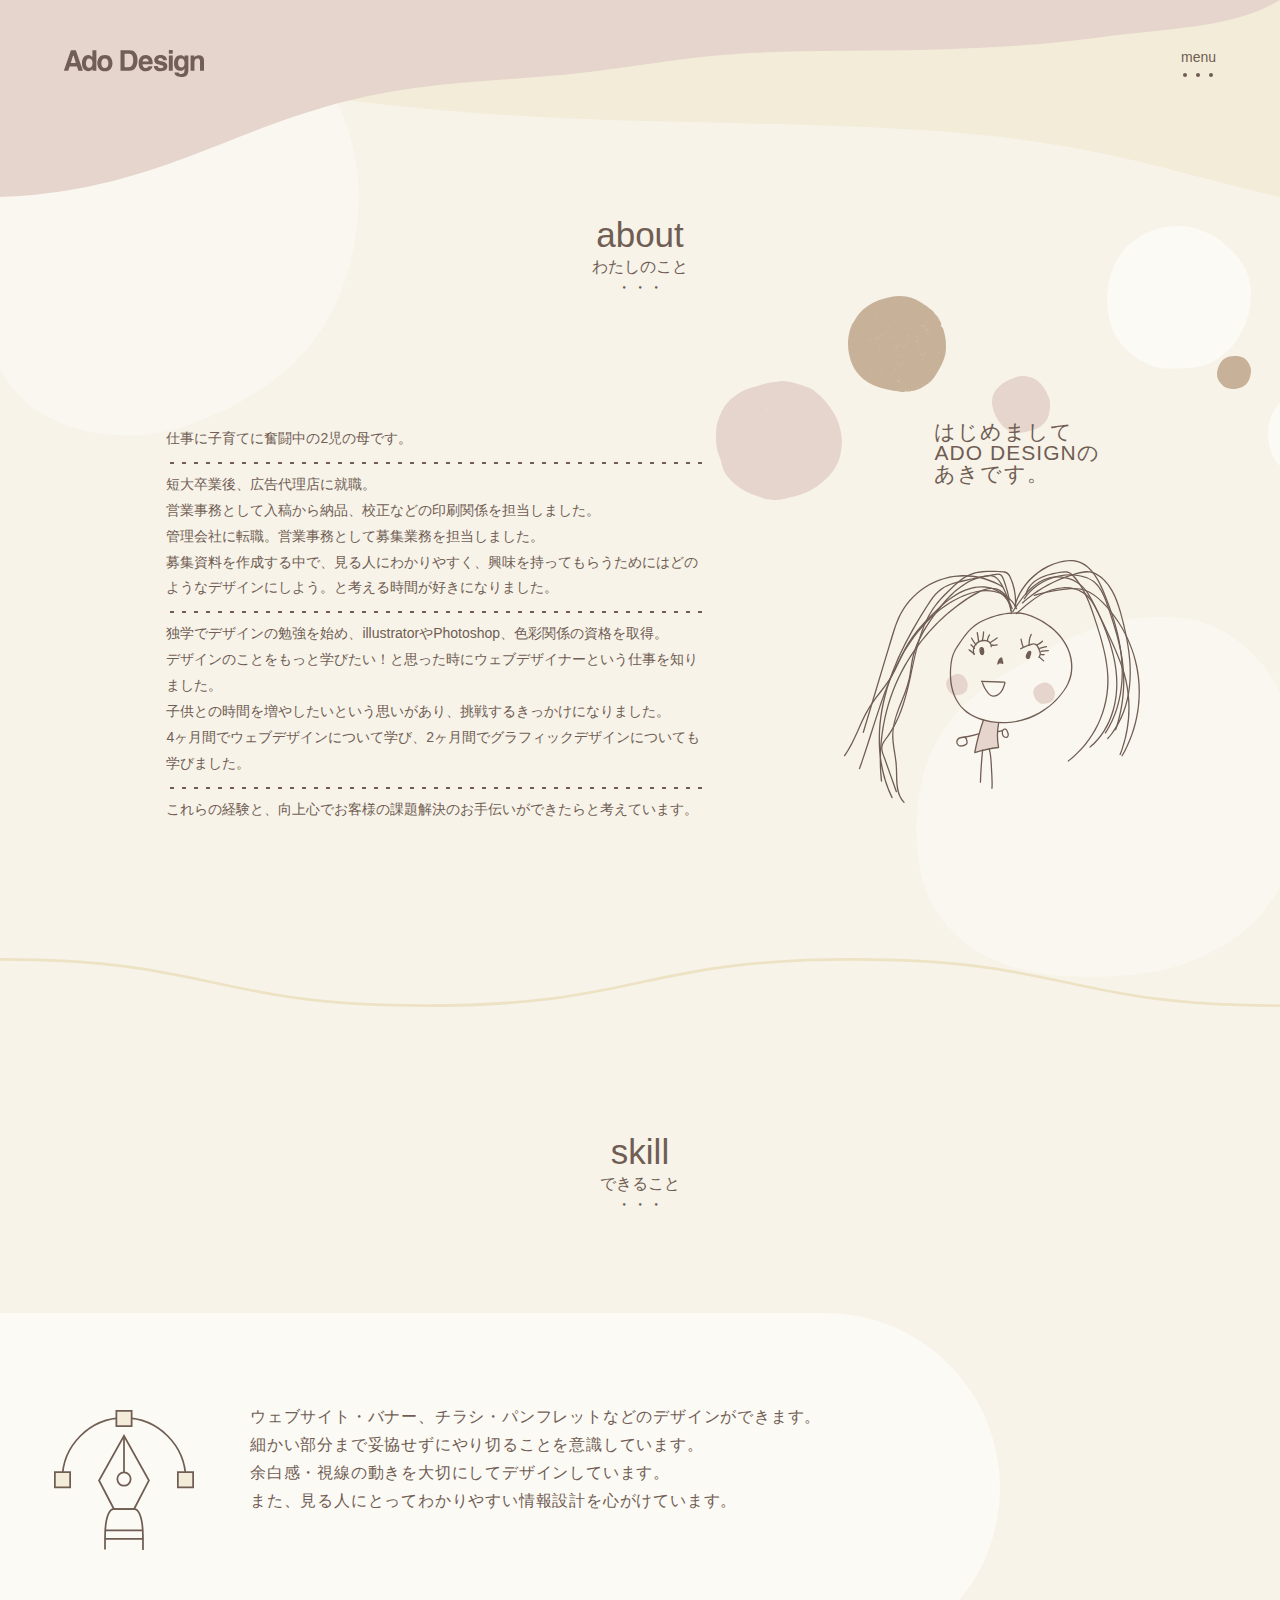
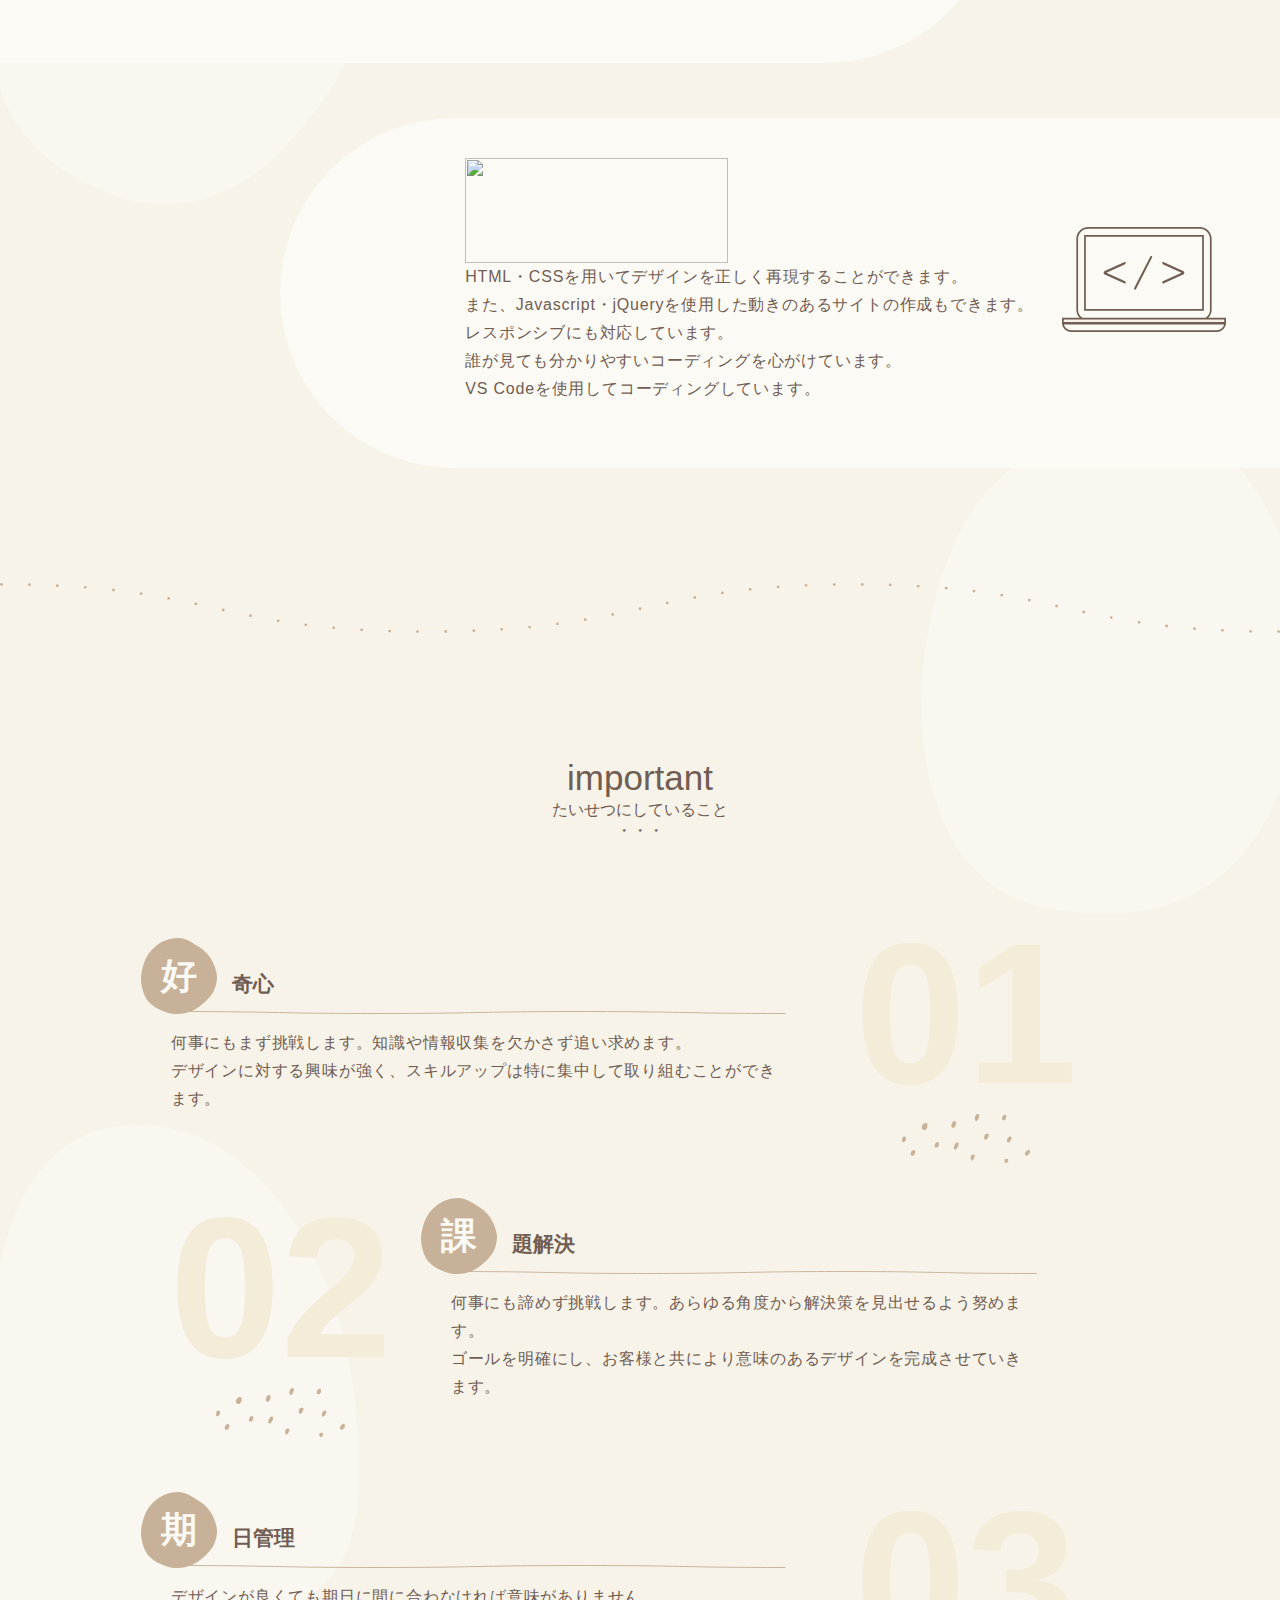
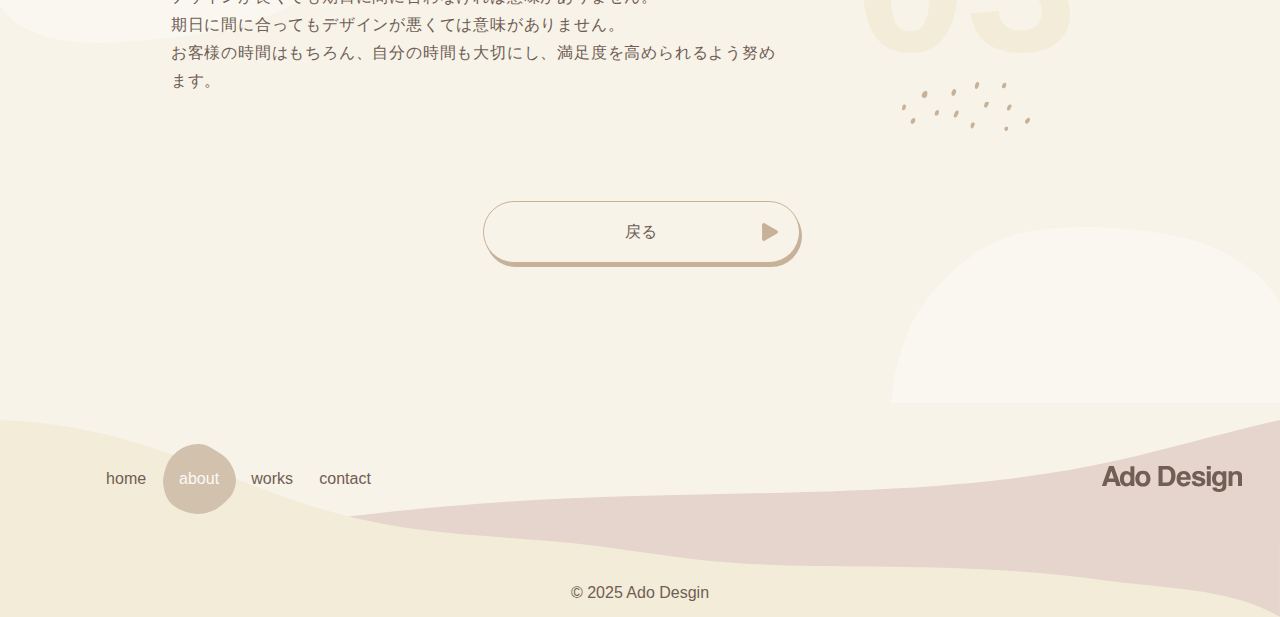
==== commit 7ca82513: "ポートフォリオ" ====
--- a/about.html
+++ b/about.html
@@ -27,7 +27,7 @@
         <img src="./SVG/header.svg" alt="ヘッダー画像">
         <div class="header_wrap">
             <h1 class="header_logo">
-                <img src="./SVG/logo_9.svg">
+                <a href="./index.html"><img src="./SVG/logo_9.svg"></a>
             </h1>
             <div class="menu_btn">
                 <p>menu</p>
@@ -95,7 +95,7 @@
                 </div>
                 <div class="skill_container01">
                     <div class="design_left">
-                        <img src="./SVG/skill_デザイン.svg" alt="デザイン">
+                        <img src="./SVG/skill_design.svg" alt="デザイン">
                     </div>
                     <div class="design_right">
                         <img src="./SVG/design.svg" alt="">
@@ -115,7 +115,7 @@
                             VS Codeを使用してコーディングしています。</p>
                     </div>
                     <div class="cording_right">
-                        <img src="./SVG/skill_コーディング.svg" alt="コーディング">
+                        <img src="./SVG/skill_cording.svg" alt="コーディング">
                     </div>
                 </div>
             </section>
@@ -131,7 +131,7 @@
                 <div class="important_content01">
                     <div class="important_left01">
                         <div class="important_conteiner">
-                            <img class="important_item" src="./SVG/important_item.svg" alt="">
+                            <img class="important_item" src="./SVG/importantitem_01.svg" alt="">
                             <p class="important_title01">好</p>
                             <p class="important_title02">奇心</p>
                             <img class="important_line" src="./SVG/important_line.svg" alt="">
@@ -141,18 +141,18 @@
                     </div>
                     <div class="important_right01">
                         <p class="important_list">01</p>
-                        <img class="important_decoration" src="./SVG/important_つぶつぶ.svg" alt="">
+                        <img class="important_decoration" src="./SVG/importantitem_02.svg" alt="">
                     </div>
                 </div>
                 <!-- 課題解決 -->
                 <div class="important_content02">
                     <div class="important_left02">
                         <p class="important_list">02</p>
-                        <img class="important_decoration" src="./SVG/important_つぶつぶ.svg" alt="">
+                        <img class="important_decoration" src="./SVG/importantitem_02.svg" alt="">
                     </div>
                     <div class="important_right02">
                         <div class="important_conteiner">
-                            <img class="important_item" src="./SVG/important_item.svg" alt="">
+                            <img class="important_item" src="./SVG/importantitem_01.svg" alt="">
                             <p class="important_title01">課</p>
                             <p class="important_title02">題解決</p>
                             <img class="important_line" src="./SVG/important_line.svg" alt="">
@@ -166,7 +166,7 @@
                 <div class="important_content01">
                     <div class="important_left01">
                         <div class="important_conteiner">
-                            <img class="important_item" src="./SVG/important_item.svg" alt="">
+                            <img class="important_item" src="./SVG/importantitem_01.svg" alt="">
                             <p class="important_title01">期</p>
                             <p class="important_title02">日管理</p>
                             <img class="important_line" src="./SVG/important_line.svg" alt="">
@@ -179,7 +179,7 @@
                     </div>
                     <div class="important_right01">
                         <p class="important_list">03</p>
-                        <img class="important_decoration" src="./SVG/important_つぶつぶ.svg" alt="">
+                        <img class="important_decoration" src="./SVG/importantitem_02.svg" alt="">
                     </div>
                 </div>
                 <div class="center_btn">
@@ -210,7 +210,7 @@
                     </ul>
                 </nav>
                 <h1 class="footer_logo">
-                    <a href="#home"><img src="./SVG/logo_9.svg"></a>
+                    <a href="./index.html"><img src="./SVG/logo_9.svg"></a>
                 </h1>
             </div>
             <p class="footer_outer">© 2025 Ado Desgin</p>
--- a/css/style.css
+++ b/css/style.css
@@ -31,6 +31,16 @@
   display: inline-block; /*横並びにしつつアニメーションを適用*/
   animation: 0.5s bound-anim ease-in infinite alternate;
 }
+/* フェードイン */
+/* .fadeIn_left {
+  opacity: 0;
+  transform: translate(-50%, 0);
+  transition: 2s;
+}
+.fadeIn_left.is-show {
+  transform: translate(0, 0);
+  opacity: 1;
+} */
 /* ヘッダー */
 .first_header {
   height: 100vh;
@@ -92,14 +102,14 @@
 .header_box01 {
   background-color: #fcfaf5;
   text-align: start;
-  max-width: 804px;
+  width: 804px;
   height: 77px;
   border-radius: 0 20px 20px 0;
   margin-bottom: 23px;
 }
 .header_box02 {
   background-color: #fcfaf5;
-  max-width: 864px;
+  width: 864px;
   height: 77px;
   border-radius: 0 20px 20px 0;
 }
@@ -778,10 +788,10 @@
   margin-left: 13px;
 }
 .graphic_slider_item img {
-  height: 90%;
+  height: 80%;
   width: auto;
   margin: auto;
-  padding-top: 4%;
+  padding-top: 7%;
 }
 /* Read More */
 .web_slider_item,
@@ -903,7 +913,7 @@
   height: 80%;
   width: auto;
   margin: 0 auto;
-  padding: 6%;
+  padding: 6% 0 2%;
 }
 .works_text01 {
   font-size: 18px;
@@ -1359,6 +1369,7 @@
   /* width: 100%;
   height: 100%; */
   position: relative;
+  overflow: hidden;
   /* top: 0;
   left: 0;
   z-index: -1; */
@@ -1411,8 +1422,7 @@
     align-items: center;
   }
   .list_item img {
-    height: auto;
-    width: 90%;
+    padding: 6% 0 2% 1%;
   }
   .works_left {
     padding: 0 0 19%;
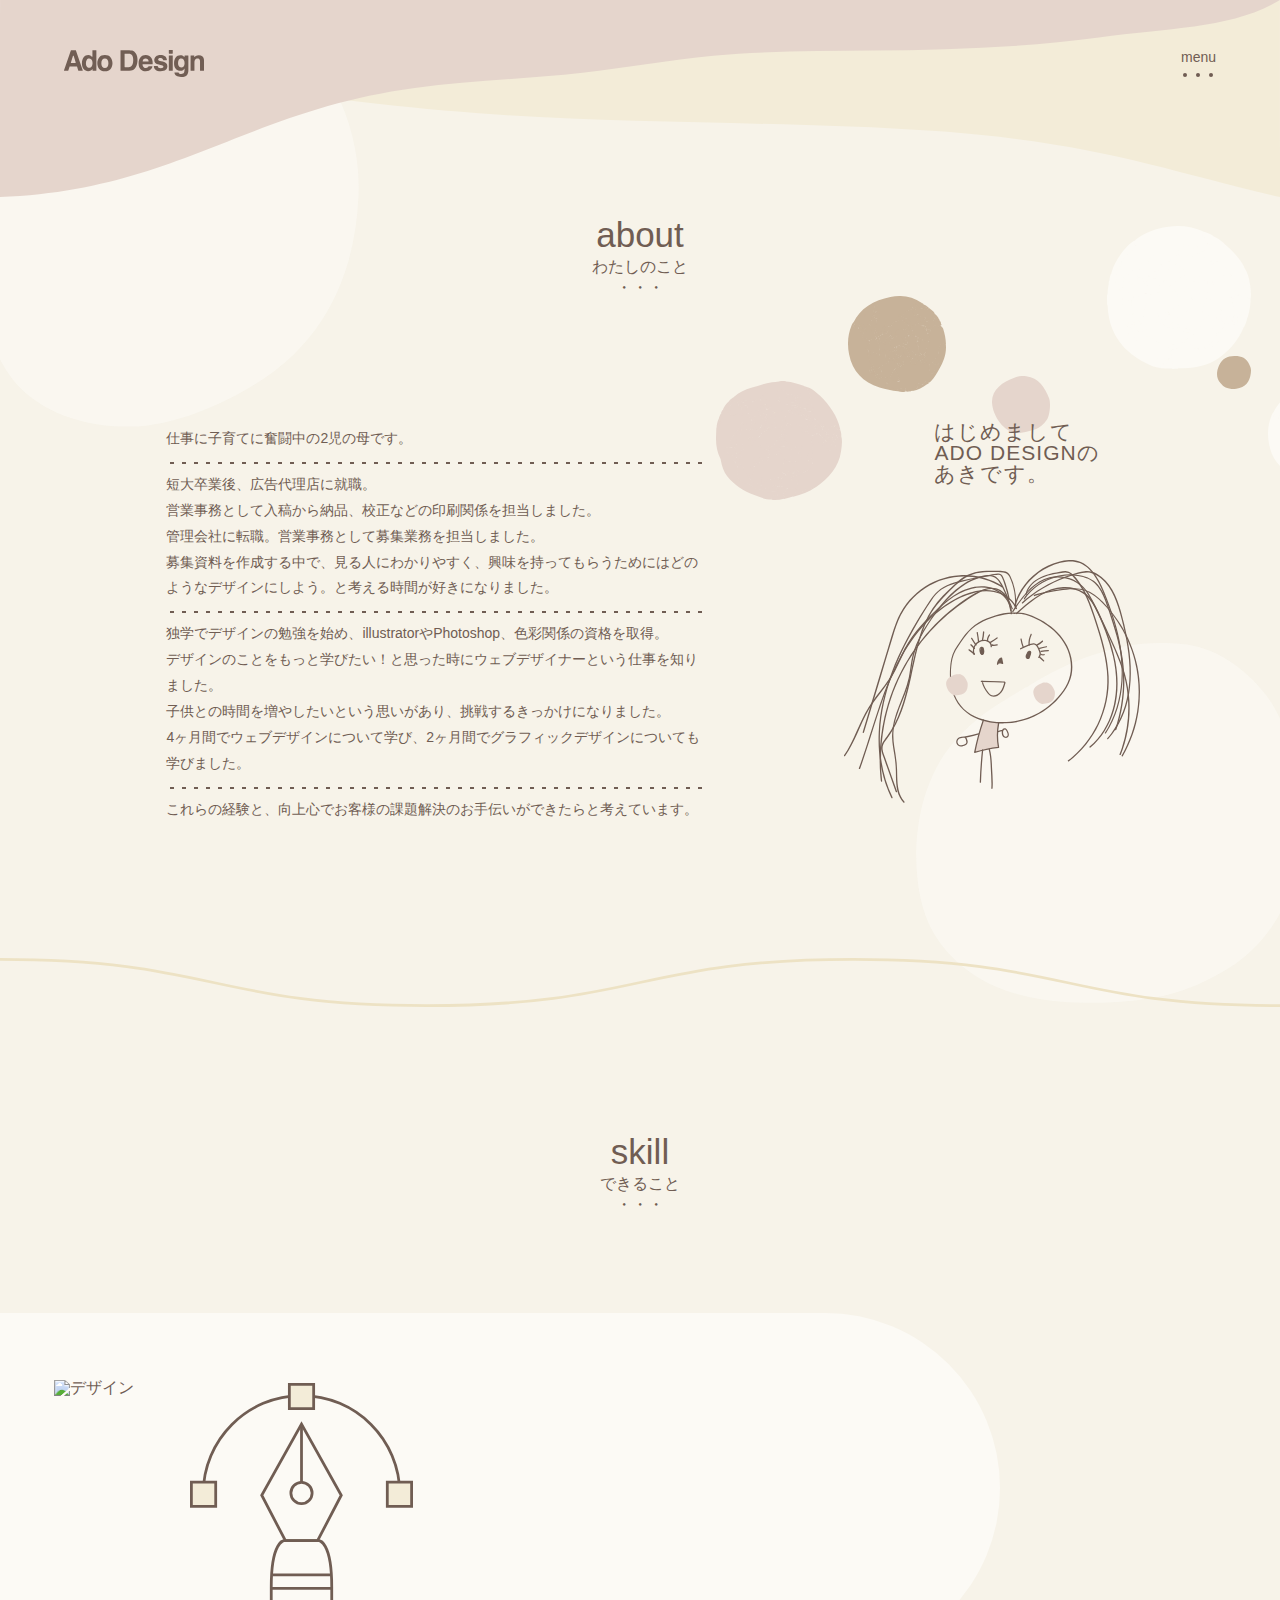
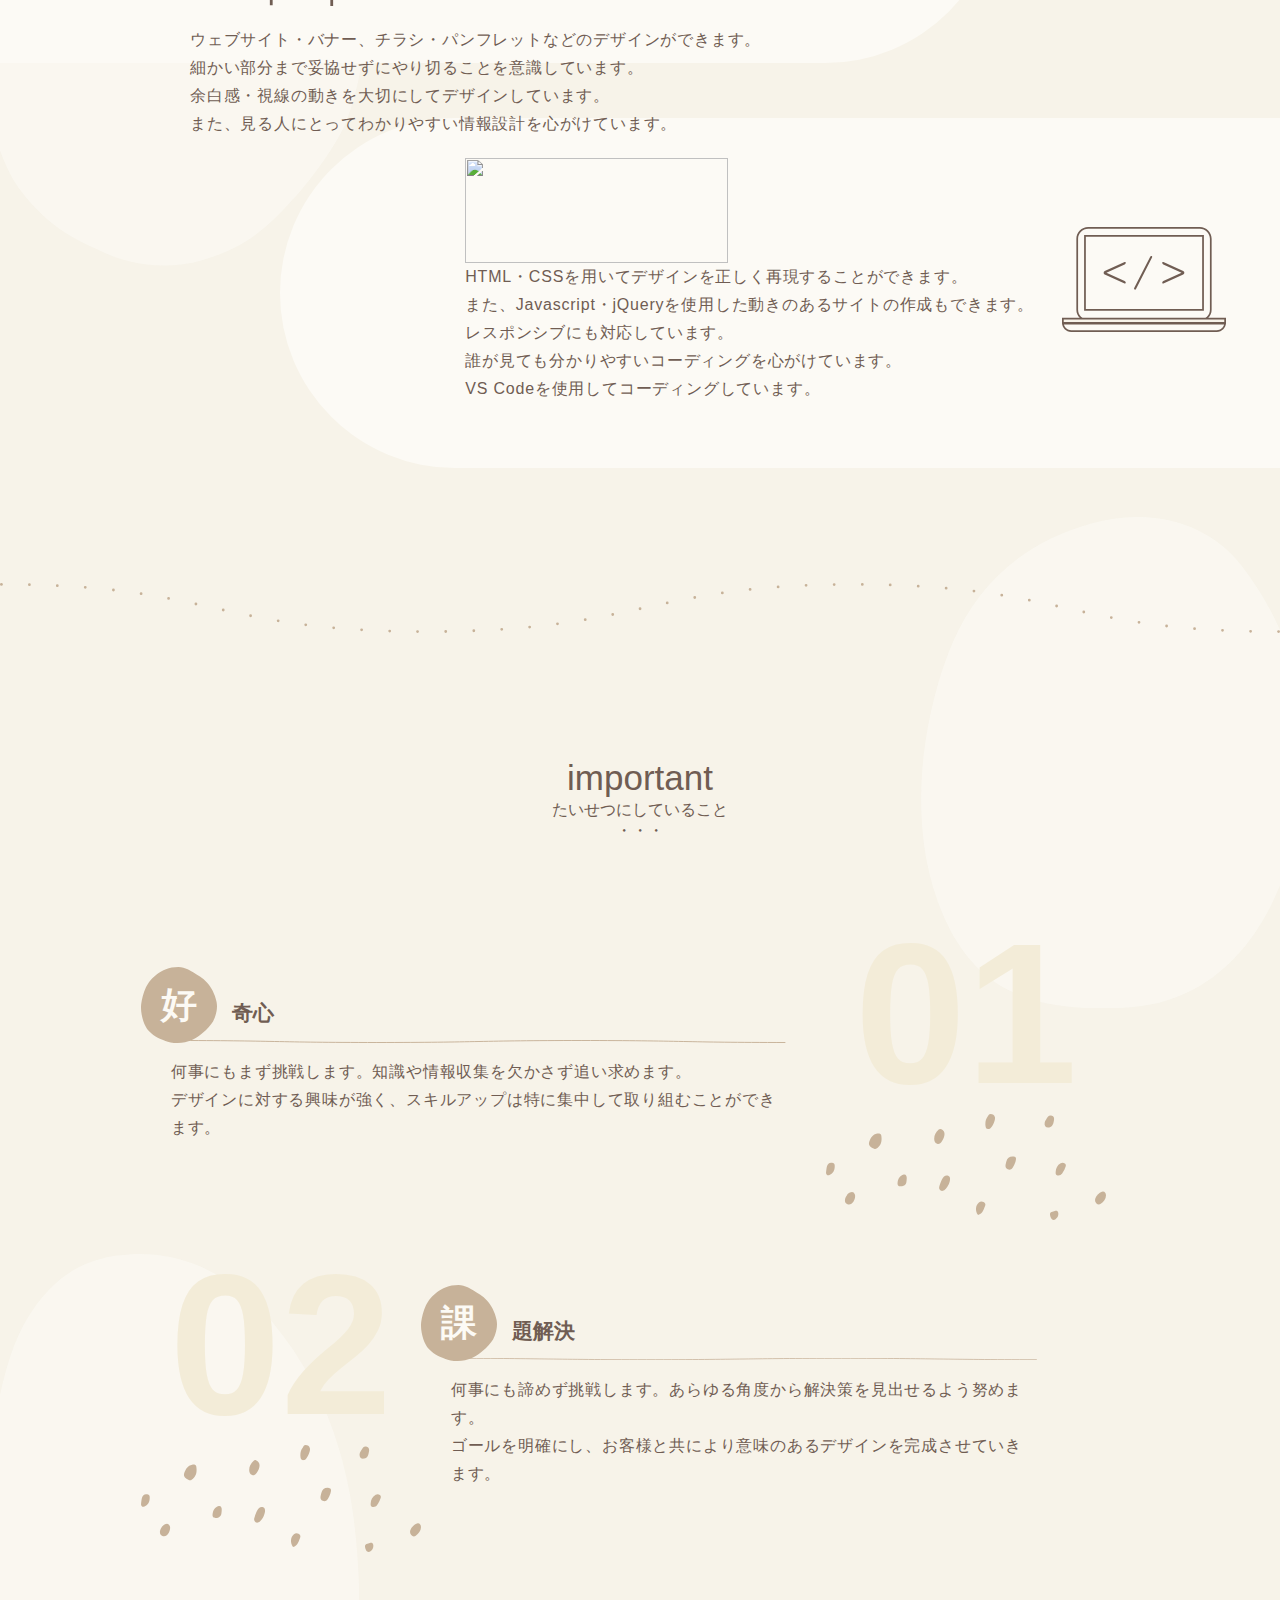
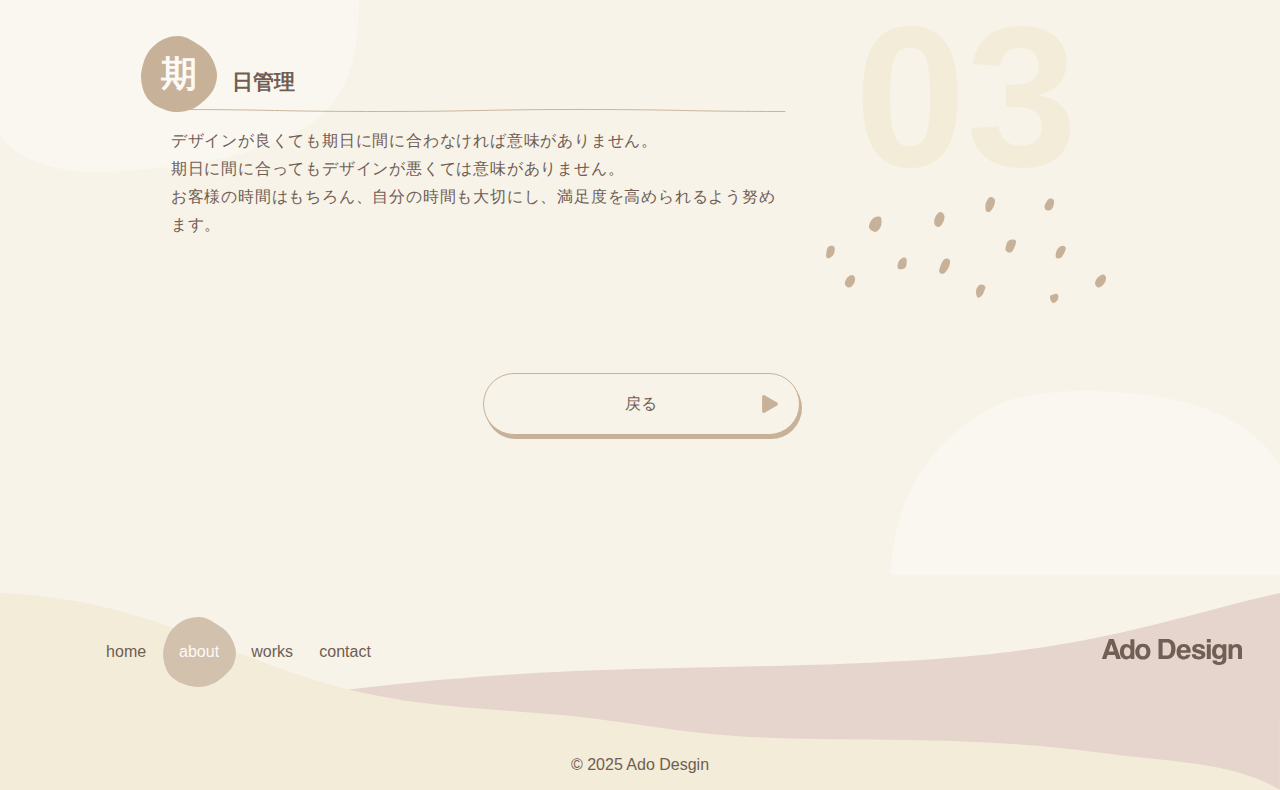
==== commit 47b0ed8e: "ポートフォリオ" ====
--- a/about.html
+++ b/about.html
@@ -95,10 +95,10 @@
                 </div>
                 <div class="skill_container01">
                     <div class="design_left">
-                        <img src="./SVG/skill_design.svg" alt="デザイン">
+                        <img src="./SVG/design.svg" alt="デザイン">
                     </div>
                     <div class="design_right">
-                        <img src="./SVG/design.svg" alt="">
+                        <img src="./SVG/skill_design.svg" alt="">
                         <p>ウェブサイト・バナー、チラシ・パンフレットなどのデザインができます。<br>
                             細かい部分まで妥協せずにやり切ることを意識しています。<br>
                             余白感・視線の動きを大切にしてデザインしています。<br>
--- a/css/style.css
+++ b/css/style.css
@@ -708,7 +708,7 @@
   z-index: 100;
 }
 .important_decoration {
-  width: 46%;
+  width: 100%;
 }
 .important_content02 {
   display: flex;
@@ -1610,6 +1610,16 @@
     padding-right: 200%;
   }
   /* ワークス */
+  .works_title {
+    top: 25px;
+  }
+  .works_title img {
+    left: 7%;
+  }
+  .works_title p {
+    font-size: 16px;
+    left: 12%;
+  }
   .search {
     padding-bottom: 55px;
   }
@@ -1636,9 +1646,14 @@
     width: 100%;
     padding: 0 0 32px;
   }
-  .works_left img,
   .works_right p {
     width: 84%;
+  }
+  .pc_mockup {
+    width: 82%;
+  }
+  .sp_mockup {
+    width: 30%;
   }
   .works_right {
     width: 100%;
@@ -1723,7 +1738,7 @@
     padding-top: 62px;
   }
   /* スライダー */
-  .slick-prev,
+  /* .slick-prev,
   .graphic_slider .slick-next {
     left: 25px;
     z-index: 100;
@@ -1731,7 +1746,7 @@
   .slick-next,
   .graphic_slider .slick-prev {
     right: 35px;
-  }
+  } */
   .web_slider,
   .graphic_slider {
     max-width: 500px;
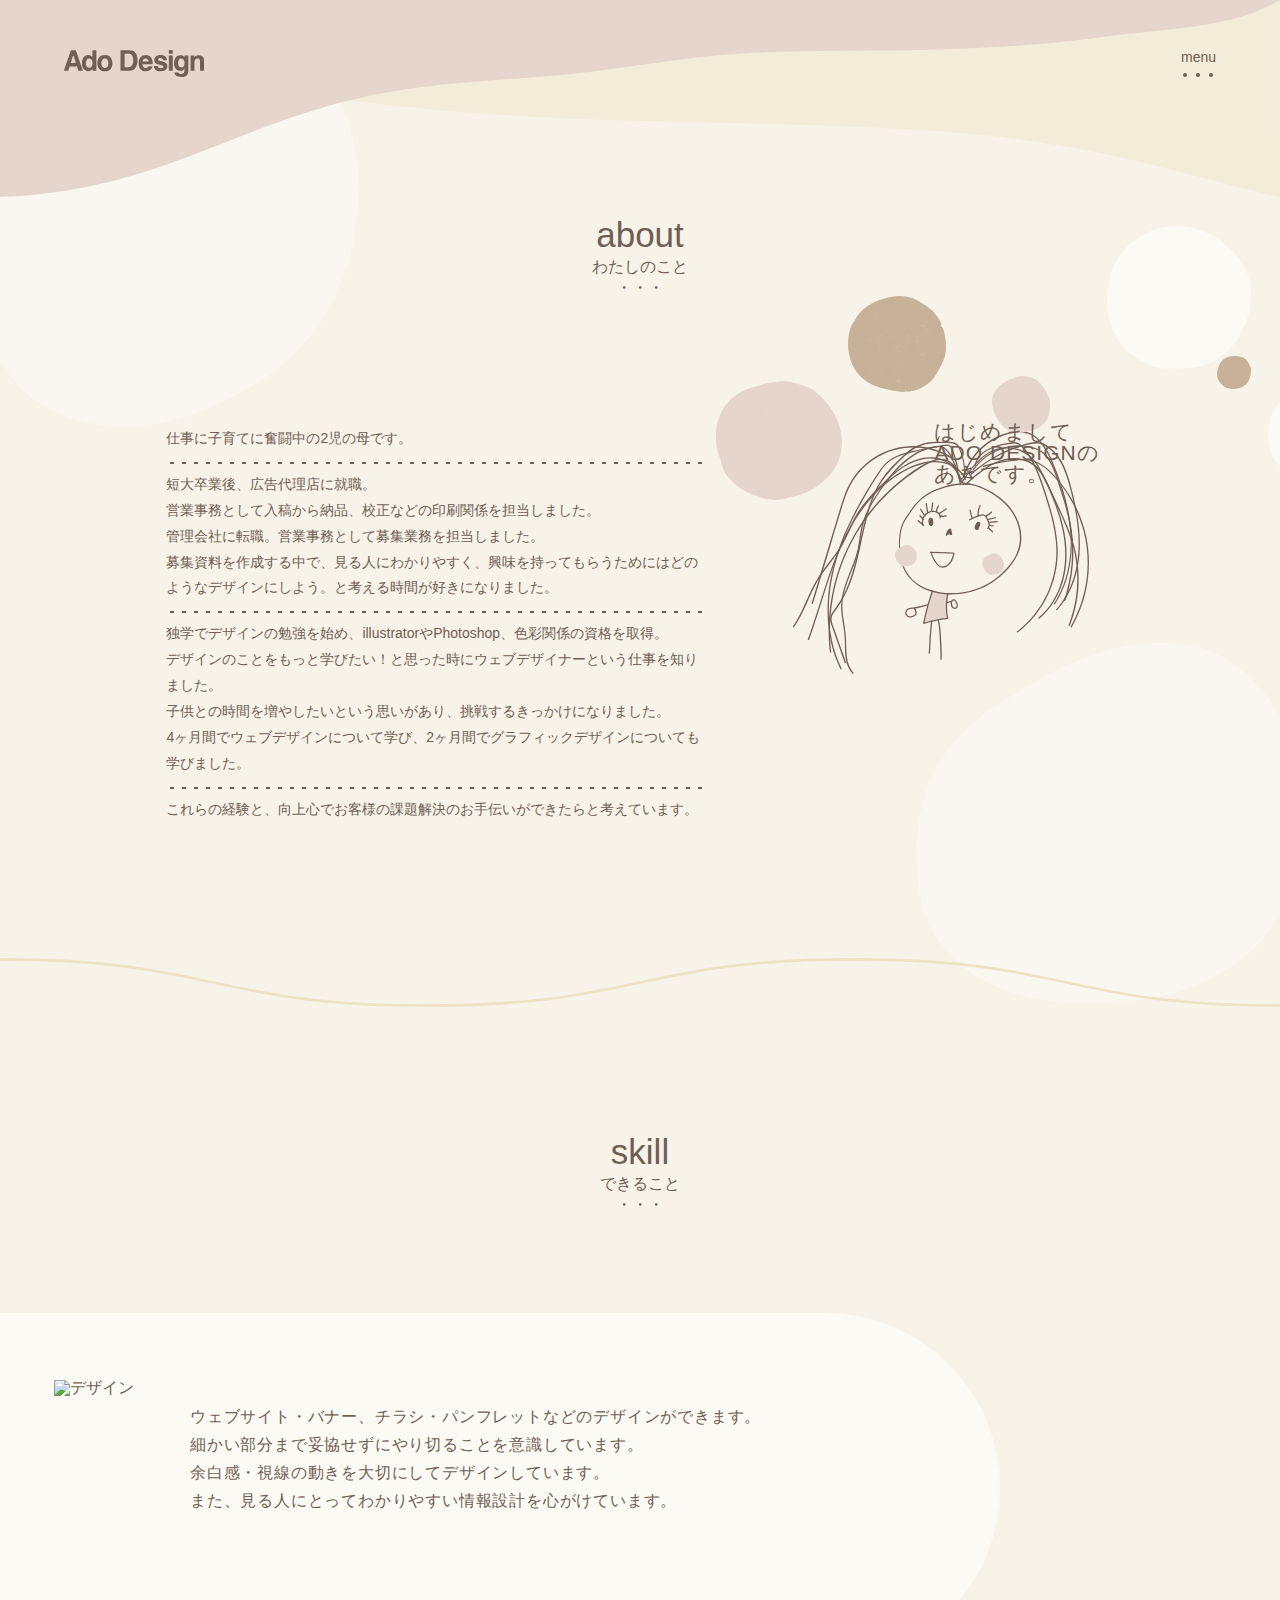
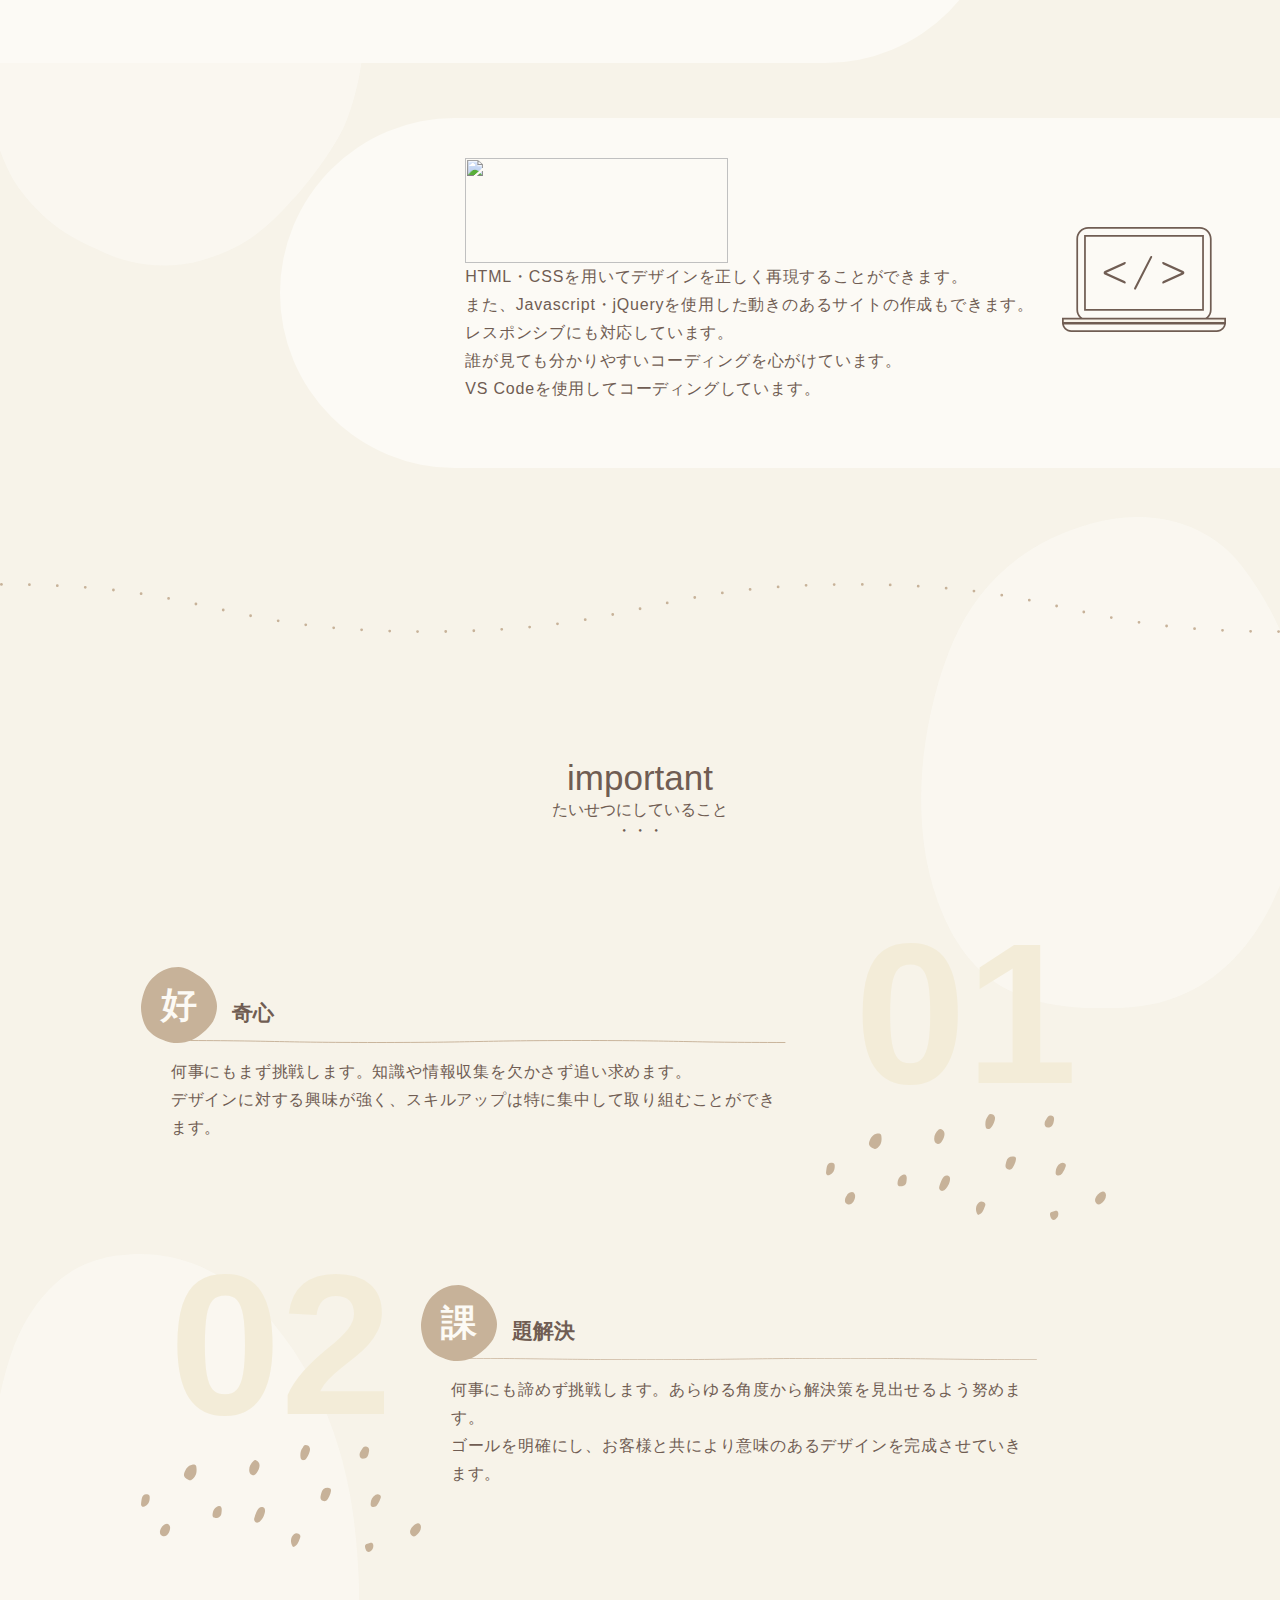
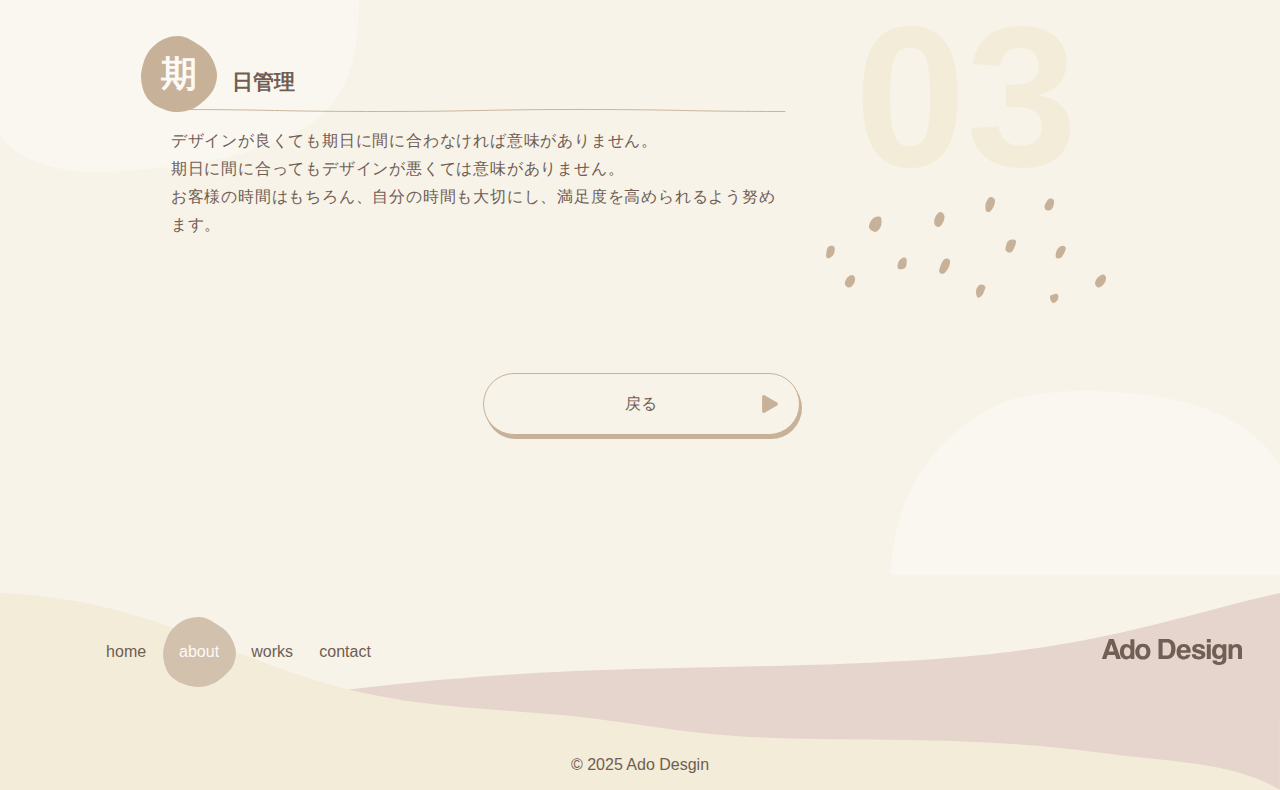
==== commit 1d86f483: "ポートフォリオ" ====
--- a/about.html
+++ b/about.html
@@ -98,7 +98,7 @@
                         <img src="./SVG/design.svg" alt="デザイン">
                     </div>
                     <div class="design_right">
-                        <img src="./SVG/skill_design.svg" alt="">
+                        <img src="./SVG/design.svg" alt="">
                         <p>ウェブサイト・バナー、チラシ・パンフレットなどのデザインができます。<br>
                             細かい部分まで妥協せずにやり切ることを意識しています。<br>
                             余白感・視線の動きを大切にしてデザインしています。<br>
--- a/css/style.css
+++ b/css/style.css
@@ -146,7 +146,7 @@
   z-index: 100;
   top: -20px;
   left: 0;
-  width: 100vw;
+  width: 100%;
   height: 100px;
   animation: anime 0.7s forwards;
 }
@@ -411,7 +411,7 @@
   padding-bottom: 15px;
 }
 .about_right01 {
-  position: relative;
+  /* position: relative; */
   width: 34%;
   padding: 0 7% 0 5%;
 }
@@ -430,7 +430,8 @@
   z-index: 50;
 }
 .about_img_07 {
-  position: absolute;
+  /* position: absolute; */
+  position: relative;
   height: 243px;
   left: 50%;
   bottom: 25px;
@@ -1409,6 +1410,27 @@
   right: -20px;
 }
 @media screen and (max-width: 1100px) {
+  .header_container {
+    bottom: 0;
+  }
+  .header_box01 {
+    width: 100%;
+    height: 50px;
+    border-radius: 0 5px 5px 0;
+    margin: -25% 0 8px;
+  }
+  .header_box02 {
+    width: 110%;
+    height: 50px;
+    border-radius: 0 5px 5px 0;
+  }
+  .header_box01 p,
+  .header_box02 p {
+    font-size: 35px;
+    letter-spacing: 0;
+    padding-left: 25px;
+    padding-top: 5px;
+  }
   .list {
     display: block;
     max-width: 84%;
@@ -1443,6 +1465,17 @@
   .pc_btn {
     display: none;
   }
+  .loading_text {
+    font-size: 50px;
+  }
+  .first_view {
+    position: relative;
+    max-width: 850px;
+    width: 80%;
+    height: 500px;
+    z-index: 1;
+    margin-left: auto;
+  }
   .first_view01 {
     display: none;
   }
@@ -1452,22 +1485,16 @@
     padding-top: 20px;
   }
   .first_view02 {
-    position: absolute;
-    top: 32%;
+    top: 46%;
     right: 10%;
-    width: 45%;
   }
   .first_view03 {
-    position: absolute;
-    top: 30%;
     left: -7px;
-    width: 17%;
   }
   .header_container {
     bottom: 20%;
   }
   .header_box01 {
-    text-align: start;
     width: 100%;
     height: 28px;
     border-radius: 0 5px 5px 0;
@@ -1507,7 +1534,7 @@
   }
   .about_left02 {
     width: 84%;
-    padding: 25% 0 0 0;
+    padding: 10% 0 0 0;
   }
   .about_right01 {
     position: relative;
@@ -1516,7 +1543,12 @@
   }
   .about_right02 {
     width: 50%;
-    padding: 0 0 50% 0;
+    padding: 0 0 40% 0;
+  }
+  .about_right02 p {
+    font-size: 16px;
+    top: -10px;
+    left: 15%;
   }
   .about_img_00 {
     top: 30%;
@@ -1543,13 +1575,16 @@
   /* アバウト_スキル */
   .skill_container01,
   .skill_container02 {
-    margin: 0 auto;
     width: 92%;
     height: 370px;
     border-radius: 20px;
   }
   .skill_container01 {
     margin: 95px auto 55px;
+    justify-content: center;
+  }
+  .skill_container02 {
+    margin-right: auto;
     justify-content: center;
   }
   .design_left,
@@ -1573,7 +1608,9 @@
     width: 182px;
   }
   .cording_left p {
+    width: 315px;
     font-size: 14px;
+    padding-right: 0;
   }
   /* インポータント */
   .important_content01,
@@ -1582,7 +1619,7 @@
     padding-top: 50px;
   }
   .important_line {
-    width: 84%;
+    width: 85%;
   }
   .important_text {
     width: 84%;
@@ -1594,12 +1631,12 @@
     position: absolute;
     top: -20px;
     right: 0;
+    padding-right: 10%;
   }
   .important_decoration {
     width: 100%;
     bottom: -15px;
     position: absolute;
-    padding-right: 200%;
   }
   .important_content02 {
     flex-direction: column;
@@ -1607,7 +1644,6 @@
   }
   .important_list {
     font-size: 125px;
-    padding-right: 200%;
   }
   /* ワークス */
   .works_title {
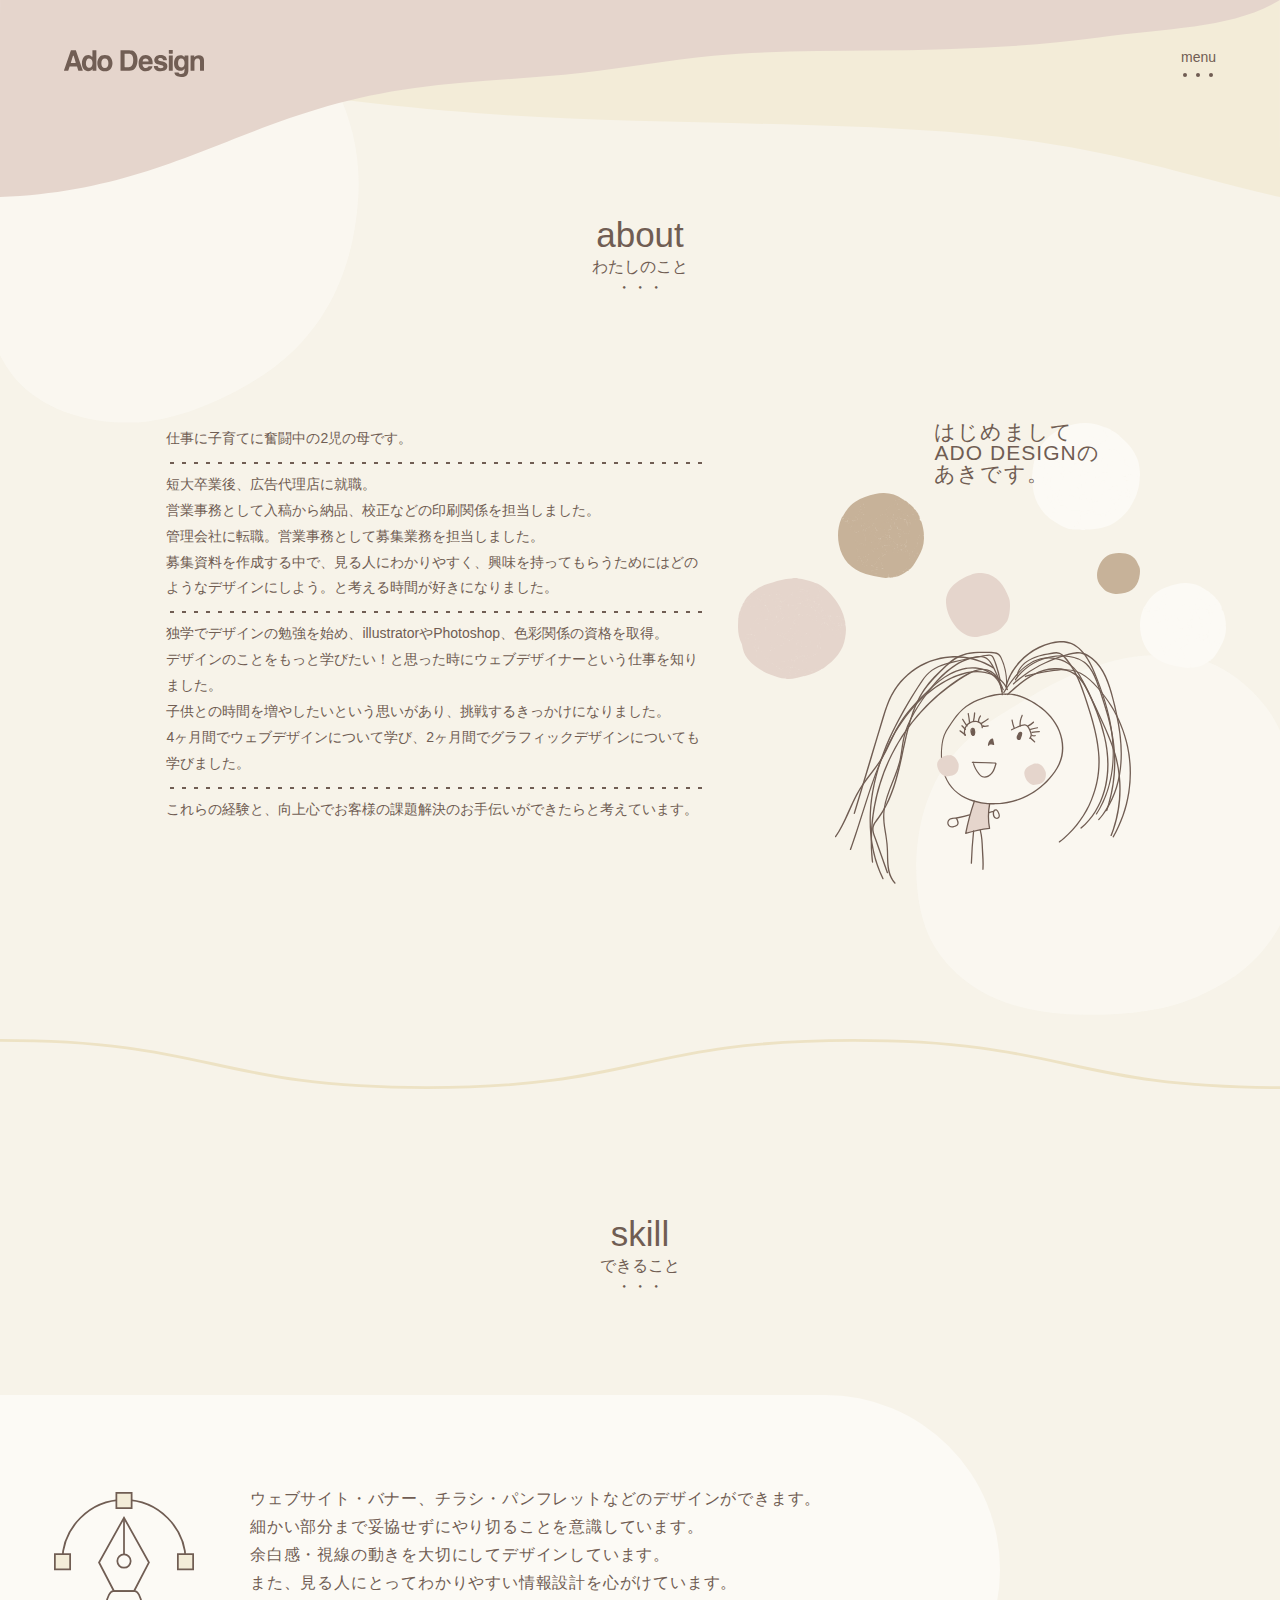
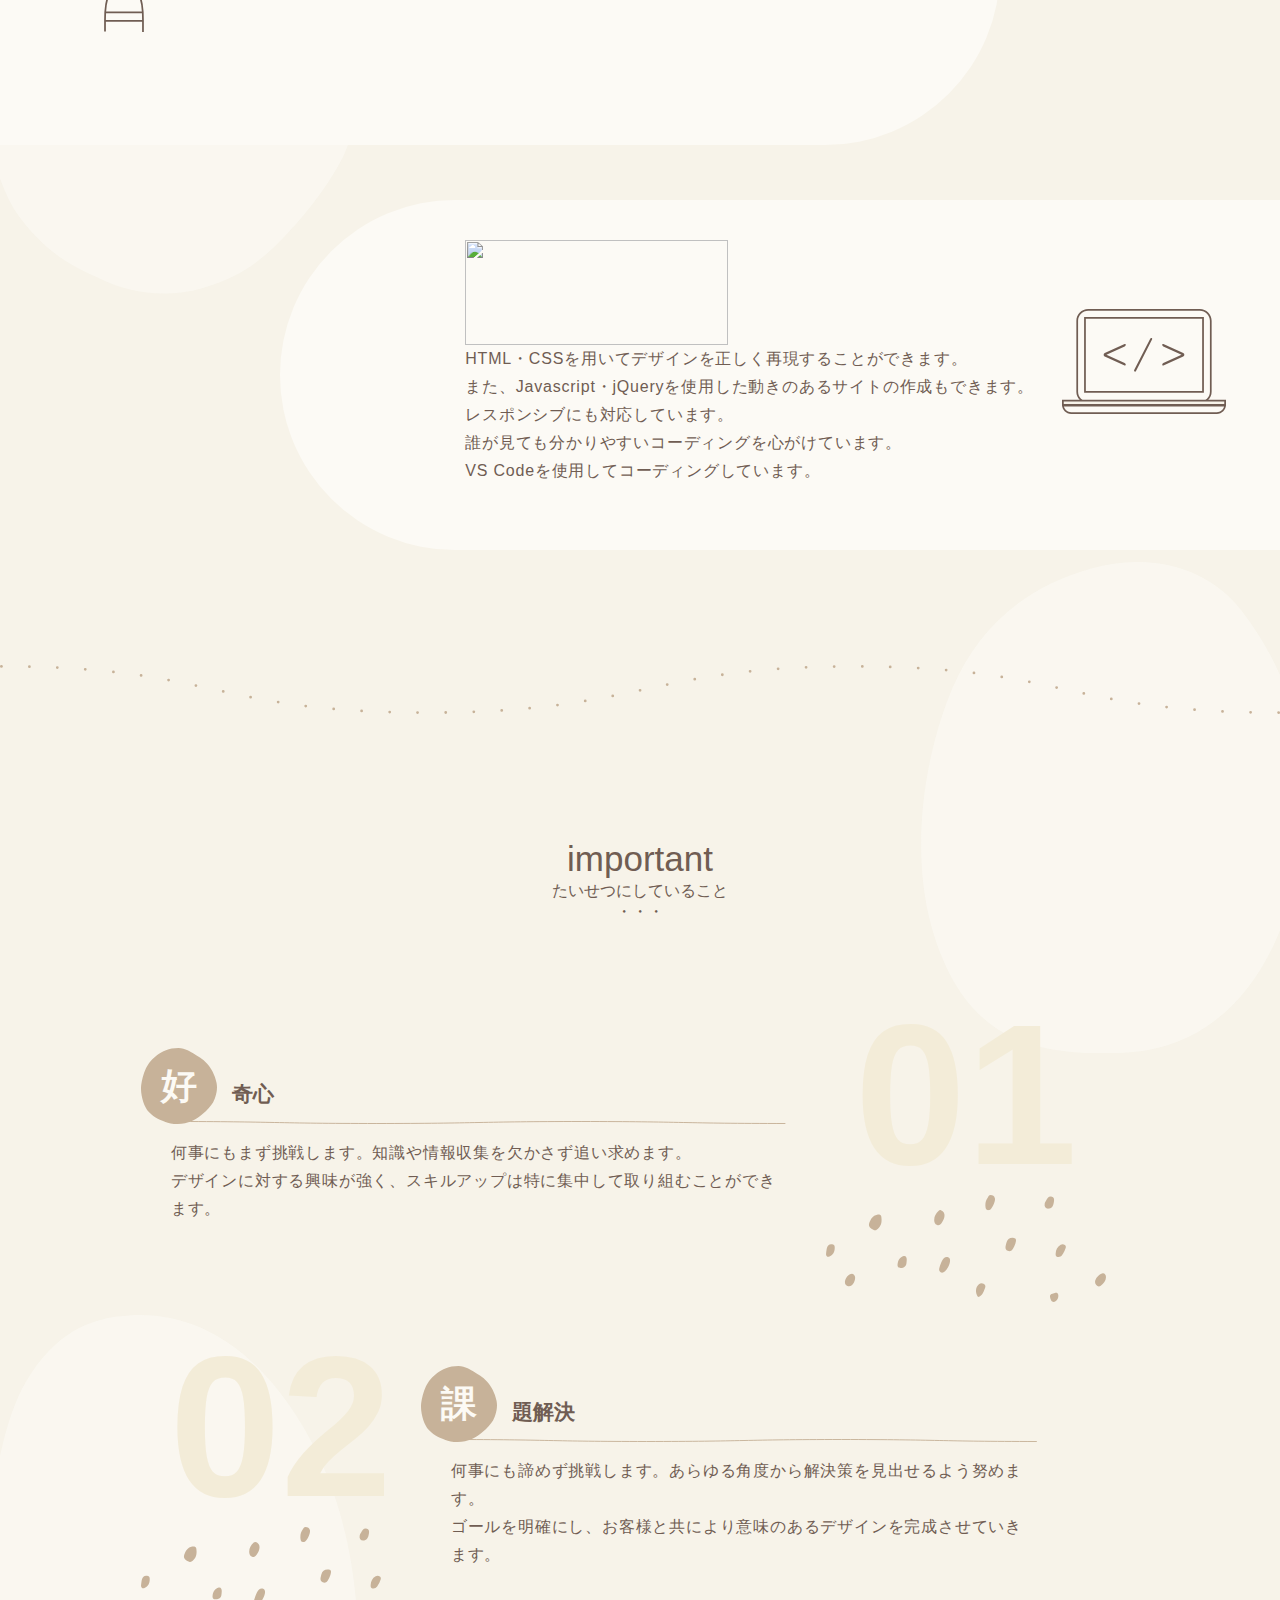
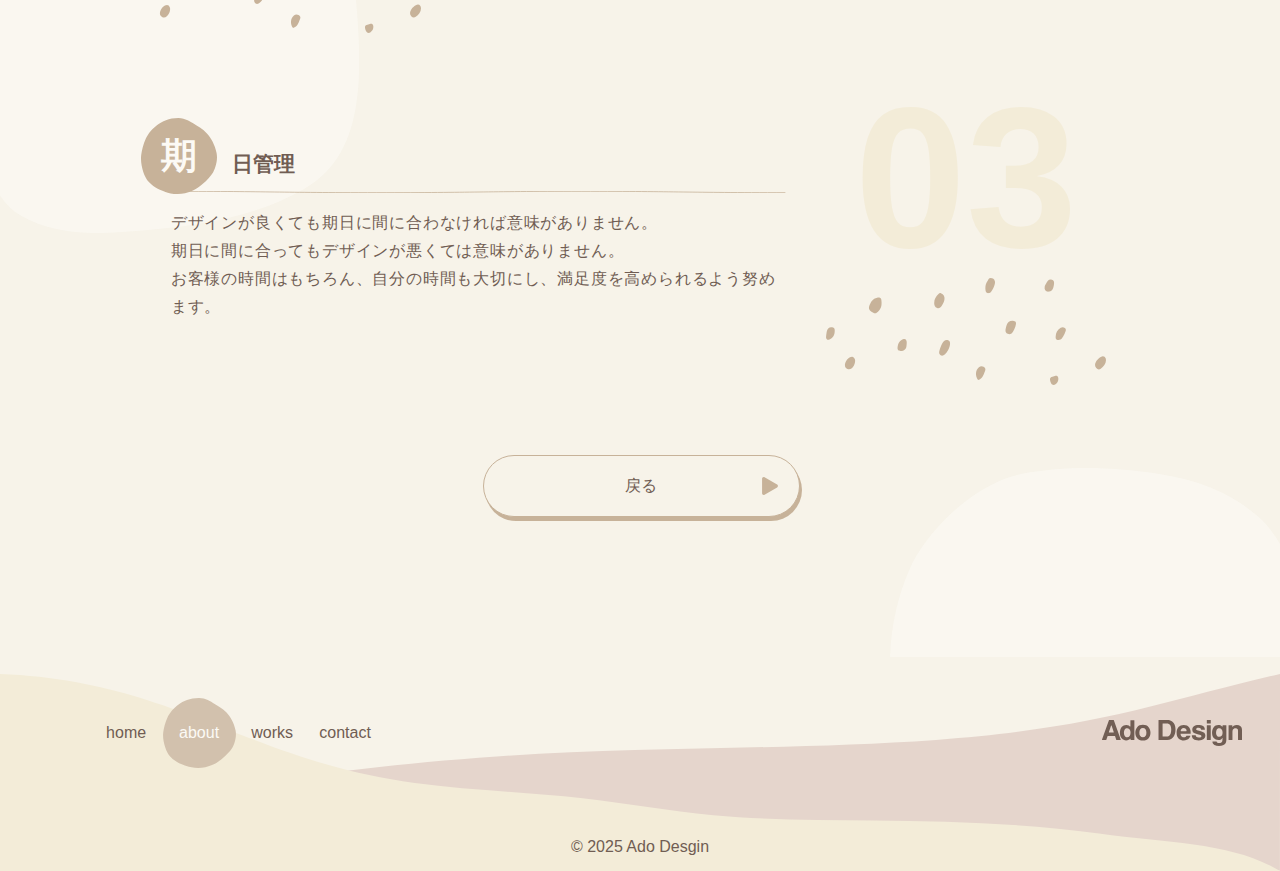
==== commit c0cfbb1c: "ポートフォリオ" ====
--- a/about.html
+++ b/about.html
@@ -73,14 +73,16 @@
                         <p>はじめまして<br>
                             ADO DESIGNの<br>
                             あきです。</p>
-                        <img class="about_img_07" src="./SVG/about_似顔絵.svg" alt="似顔絵">
-                        <div class="about_wrap">
-                            <img class="about_img_01" src="./SVG/about_1.svg" alt="about_1">
-                            <img class="about_img_02" src="./SVG/about_2.svg" alt="about_2">
-                            <img class="about_img_03" src="./SVG/about_3.svg" alt="about_3">
-                            <img class="about_img_04" src="./SVG/about_4.svg" alt="about_4">
-                            <img class="about_img_05" src="./SVG/about_5.svg" alt="about_5">
-                            <img class="about_img_06" src="./SVG/about_6.svg" alt="about_6">
+                        <div class="about_wrap02">
+                            <img class="about_img_07" src="./SVG/about_item.svg" alt="似顔絵">
+                            <div class="about_animation02">
+                                <img class="about_img_01" src="./SVG/about_1.svg" alt="about_1">
+                                <img class="about_img_02" src="./SVG/about_2.svg" alt="about_2">
+                                <img class="about_img_03" src="./SVG/about_3.svg" alt="about_3">
+                                <img class="about_img_04" src="./SVG/about_4.svg" alt="about_4">
+                                <img class="about_img_05" src="./SVG/about_5.svg" alt="about_5">
+                                <img class="about_img_06" src="./SVG/about_6.svg" alt="about_6">
+                            </div>
                         </div>
                     </div>
                 </div>
@@ -95,7 +97,7 @@
                 </div>
                 <div class="skill_container01">
                     <div class="design_left">
-                        <img src="./SVG/design.svg" alt="デザイン">
+                        <img src="./SVG/skill_design.svg" alt="デザイン">
                     </div>
                     <div class="design_right">
                         <img src="./SVG/design.svg" alt="">
--- a/css/style.css
+++ b/css/style.css
@@ -2,8 +2,8 @@
 /* ローディング */
 .loading {
   position: fixed;
-  width: 100%;
-  height: 100%;
+  width: 100vw;
+  height: 100vh;
   background-color: #f3ecd8;
   z-index: 200;
   top: 0;
@@ -11,12 +11,23 @@
   display: flex;
   justify-content: center;
   align-items: center;
+  opacity: 1;
+}
+.loading.is-active {
+  opacity: 0;
+  visibility: hidden;
 }
 .loading_text {
   font-size: 92px;
   font-weight: 700;
   color: rgb(113, 94, 84);
-  display: none;
+  /* display: none; */
+  z-index: 300;
+  opacity: 1;
+}
+.loading-text.is-active {
+  opacity: 0;
+  visibility: hidden;
 }
 @keyframes bound-anim {
   0% {
@@ -418,7 +429,7 @@
 .about_right02 {
   position: relative;
   width: 33%;
-  padding: 110px 10% 0 2%;
+  padding: 25% 10% 0 2%;
 }
 .about_right02 p {
   position: absolute;
@@ -430,17 +441,18 @@
   z-index: 50;
 }
 .about_img_07 {
-  /* position: absolute; */
   position: relative;
   height: 243px;
-  left: 50%;
+  left: 60%;
   bottom: 25px;
   transform: translateX(-50%);
 }
-.about_animation {
+.about_animation01,
+.about_animation02 {
   animation: floating-x 7.2s ease-in-out infinite alternate-reverse;
 }
-.about_animation img {
+.about_animation01 img,
+.about_animation02 img {
   animation: floating-y 1.8s ease-in-out infinite alternate-reverse;
 }
 @keyframes floating-x {
@@ -460,21 +472,31 @@
   }
 }
 .about_img_00 {
-  position: absolute;
-  width: 70%;
+  position: relative;
+  width: 100%;
   left: 50%;
   transform: translateX(-50%);
   padding-top: 15%;
 }
+.about_animation01 {
+  position: absolute;
+  top: 35%;
+  width: 25%;
+}
+.about_animation02 {
+  position: absolute;
+  top: 35%;
+  width: 75%;
+}
 .about_img_01 {
   position: absolute;
-  width: 22%;
+  width: 25%;
   top: 35px;
   left: 2%;
 }
 .about_img_02 {
   position: absolute;
-  width: 17%;
+  width: 20%;
   top: -50px;
   left: 25%;
 }
@@ -486,19 +508,19 @@
 }
 .about_img_04 {
   position: absolute;
-  width: 10%;
+  width: 15%;
   top: 30px;
   left: 50%;
 }
 .about_img_05 {
   position: absolute;
-  width: 6%;
+  width: 10%;
   top: 10px;
   right: 5%;
 }
 .about_img_06 {
   position: absolute;
-  width: 17%;
+  width: 20%;
   top: 40px;
   right: -15%;
 }
@@ -753,13 +775,15 @@
   position: absolute;
   left: 180px;
 }
-.web_slider {
+.web_slider,
+.graphic_slider {
   display: flex;
   justify-content: space-between;
   flex-wrap: nowrap;
   margin: 75px auto;
 }
-.web_slider_item {
+.web_slider_item,
+.graphic_slider_item {
   background-color: #f3ecd8; /* 背景色指定 */
   max-width: 350px;
   height: 250px;
@@ -768,42 +792,23 @@
   margin-left: 13px;
   text-align: center;
 }
-.web_slider_item img {
+.web_slider_item img,
+.graphic_slider_item img {
   height: 80%;
   width: auto;
   margin: 0 auto;
   padding-top: 7%;
 }
-.graphic_slider {
-  display: flex;
-  justify-content: space-between;
-  flex-wrap: nowrap;
-  margin: 75px auto;
-}
-.graphic_slider_item {
-  background-color: #f3ecd8; /* 背景色指定 */
-  max-width: 350px;
-  height: 250px;
-  border-radius: 20px;
-  margin-right: 12px;
-  margin-left: 13px;
-}
-.graphic_slider_item img {
-  height: 80%;
-  width: auto;
-  margin: auto;
-  padding-top: 7%;
-}
 /* Read More */
 .web_slider_item,
 .graphic_slider_item,
 .list_item div {
   position: relative;
 }
-.web_slider_item::before,
-.web_slider_item::after,
-.graphic_slider_item::before,
-.graphic_slider_item::after,
+.web_slider_item a::before,
+.web_slider_item a::after,
+.graphic_slider_item a:before,
+.graphic_slider_item a::after,
 .list_item div::before,
 .list_item div::after {
   content: "";
@@ -814,16 +819,16 @@
   opacity: 0;
   position: absolute;
 }
-.web_slider_item::before,
-.graphic_slider_item::before,
+.web_slider_item a::before,
+.graphic_slider_item a::before,
 .list_item div::before {
   background: rgba(243, 236, 216, 0.6);
   border-radius: 20px;
   width: 100%;
   height: 100%;
 }
-.web_slider_item::after,
-.graphic_slider_item::after,
+.web_slider_item a::after,
+.graphic_slider_item a::after,
 .list_item div::after {
   color: #605855;
   content: "Read More";
@@ -835,11 +840,12 @@
   align-items: center;
   bottom: 0;
   right: 0;
-}
-.web_slider_item:hover::before,
-.web_slider_item:hover::after,
-.graphic_slider_item:hover::before,
-.graphic_slider_item:hover::after,
+  pointer-events: none;
+}
+.web_slider_item a:hover::before,
+.web_slider_item a:hover::after,
+.graphic_slider_item a:hover::before,
+.graphic_slider_item a:hover::after,
 .list_item div:hover::before,
 .list_item div:hover::after {
   opacity: 1;
@@ -881,7 +887,7 @@
   opacity: 0;
   z-index: 1;
 }
-.search_item:hover {
+.search_item:hover a {
   position: relative;
 }
 .search_item:hover::after {
@@ -1519,22 +1525,31 @@
     margin: 0 auto;
     padding-bottom: 130px;
   }
-  .about_wrap {
+  .about_line01 {
+    top: -10px;
+  }
+  .about_wrap01 {
     position: absolute;
     width: 100%;
-    top: 50px;
+    top: 65px;
+    left: -5%;
+  }
+  .about_wrap02 {
+    position: absolute;
+    width: 100%;
+    bottom: 0;
     left: -5%;
   }
   .about_left01 {
     width: 84%;
-    padding: 30% 0 0 0;
+    padding: 45% 0 0 0;
   }
   .about_left01 p {
     padding-bottom: 65px;
   }
   .about_left02 {
     width: 84%;
-    padding: 10% 0 0 0;
+    padding: 5% 0 0 0;
   }
   .about_right01 {
     position: relative;
@@ -1542,8 +1557,8 @@
     padding: 100px 0px 15%;
   }
   .about_right02 {
-    width: 50%;
-    padding: 0 0 40% 0;
+    width: 65%;
+    padding-bottom: 50%;
   }
   .about_right02 p {
     font-size: 16px;
@@ -1551,14 +1566,27 @@
     left: 15%;
   }
   .about_img_00 {
-    top: 30%;
+    width: 90%;
+    padding-top: 35%;
+  }
+  .about_animation01 {
+    top: 10%;
+    width: 95%;
+  }
+  .about_animation02 {
+    top: -35%;
+    width: 85%;
   }
   .about_img_07 {
     bottom: -40%;
+    width: 100%;
   }
   .about_btn,
   .works_btn {
     margin: 0 auto;
+  }
+  .about_line02 {
+    bottom: -10px;
   }
   .about_decoration,
   .skill_decoration,
@@ -1738,7 +1766,7 @@
   }
   /* コンタクトフォーム */
   form {
-    max-width: 84%;
+    width: 65%;
   }
   .contact_form p {
     font-size: 14px;
@@ -1774,23 +1802,28 @@
     padding-top: 62px;
   }
   /* スライダー */
-  /* .slick-prev,
+  .slick-prev,
   .graphic_slider .slick-next {
     left: 25px;
     z-index: 100;
   }
   .slick-next,
   .graphic_slider .slick-prev {
-    right: 35px;
-  } */
+    right: 25px;
+  }
   .web_slider,
   .graphic_slider {
-    max-width: 500px;
+    max-width: 84%;
   }
   .web_slider_item,
   .graphic_slider_item {
-    max-width: 500px;
-  }
+    max-width: 84%;
+  }
+  .web_slider_item img,
+  .graphic_slider_item img {
+    padding-top: 5%;
+  }
+  /* スライダー */
   .web_slider_item::before,
   .web_slider_item::after,
   .graphic_slider_item::before,
@@ -1807,22 +1840,28 @@
     right: 22%;
     z-index: 110;
   } */
-  .slick-prev:before {
+  [dir="rtl"] .slick-next:before,
+  [dir="rtl"] .slick-prev:before {
+    content: "";
+  }
+  .web_slider .slick-prev:before,
+  .graphic_slider .slick-next:before {
     content: "";
     display: block;
     width: 27px;
     height: 27px;
-    border-top: 5px solid #fcfaf5;
-    border-left: 5px solid #fcfaf5;
+    border-top: 3px solid #d4c3b0;
+    border-left: 3px solid #d4c3b0;
     transform: rotate(-45deg);
   }
-  .slick-next:before {
+  .web_slider .slick-next:before,
+  .graphic_slider .slick-prev:before {
     content: "";
     display: block;
     width: 27px;
     height: 27px;
-    border-top: 5px solid #fcfaf5;
-    border-right: 5px solid #fcfaf5;
+    border-top: 3px solid #d4c3b0;
+    border-right: 3px solid #d4c3b0;
     transform: rotate(45deg);
   }
 }
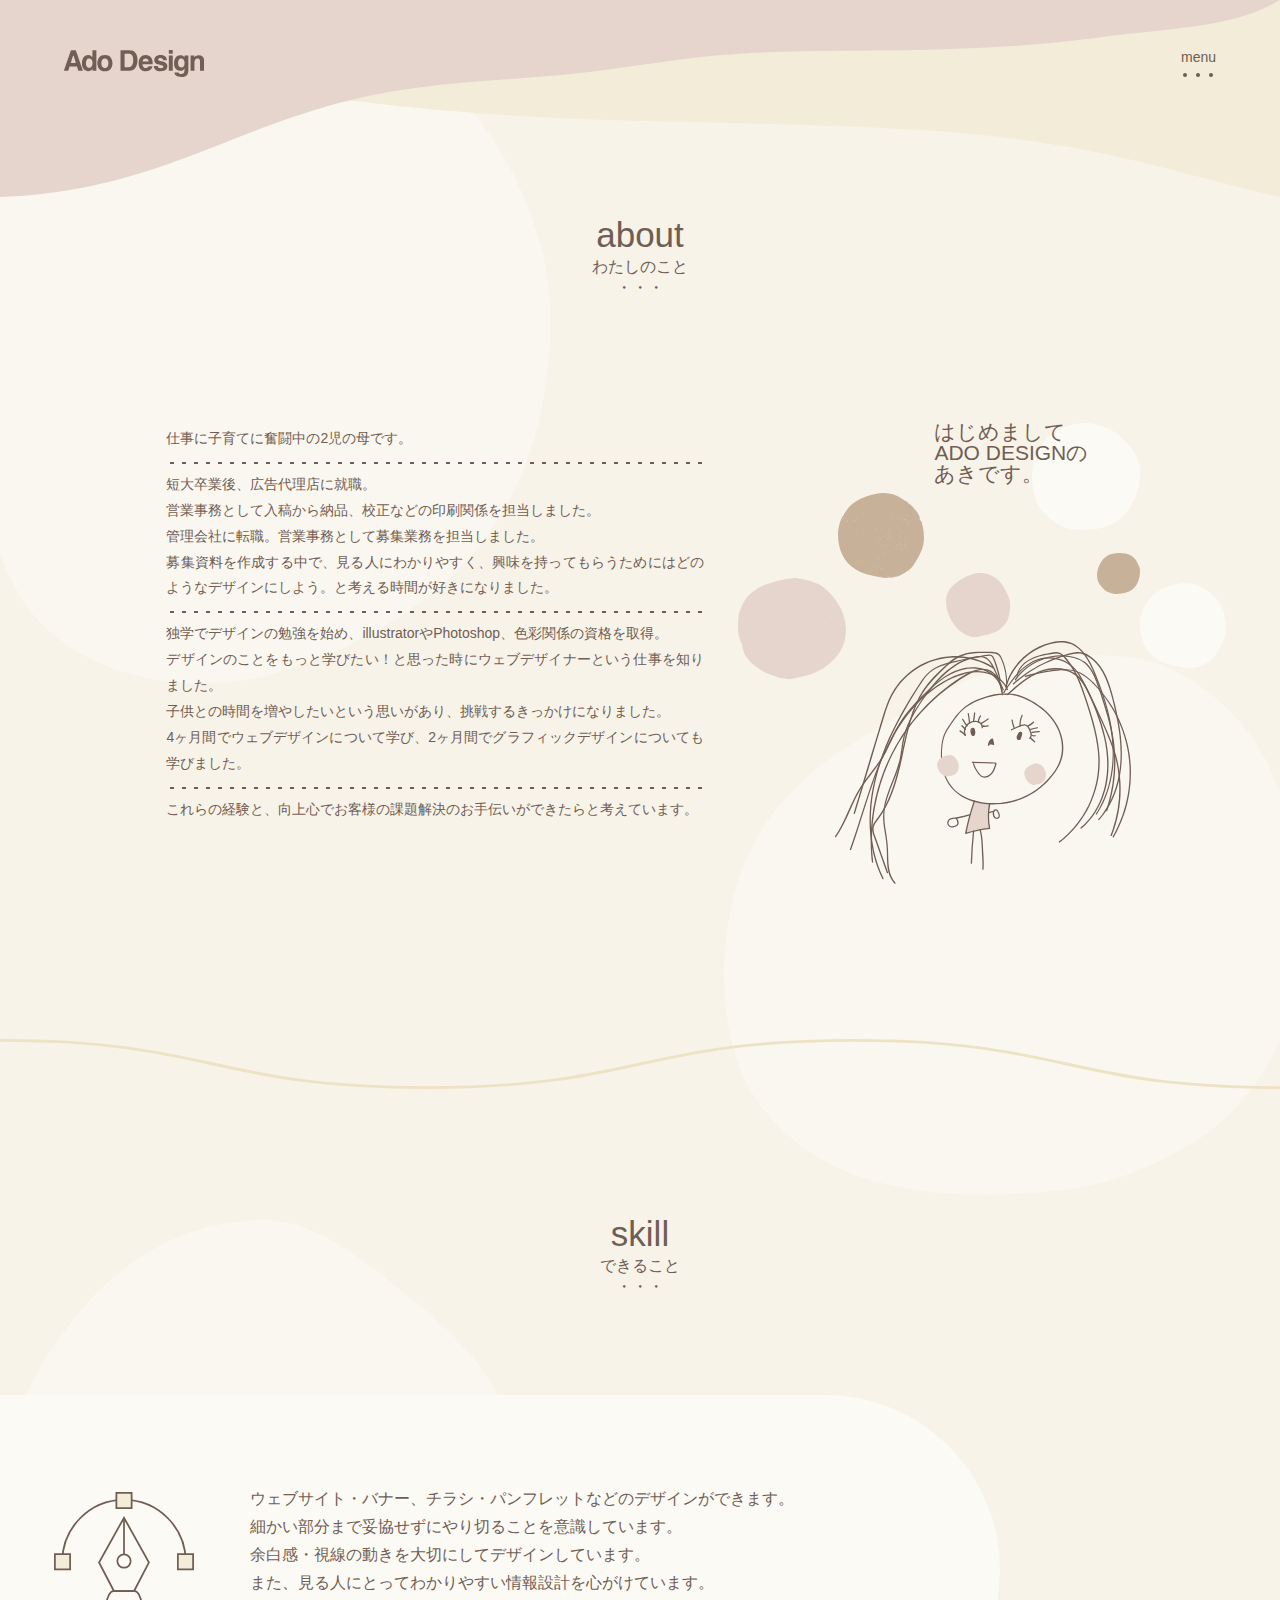
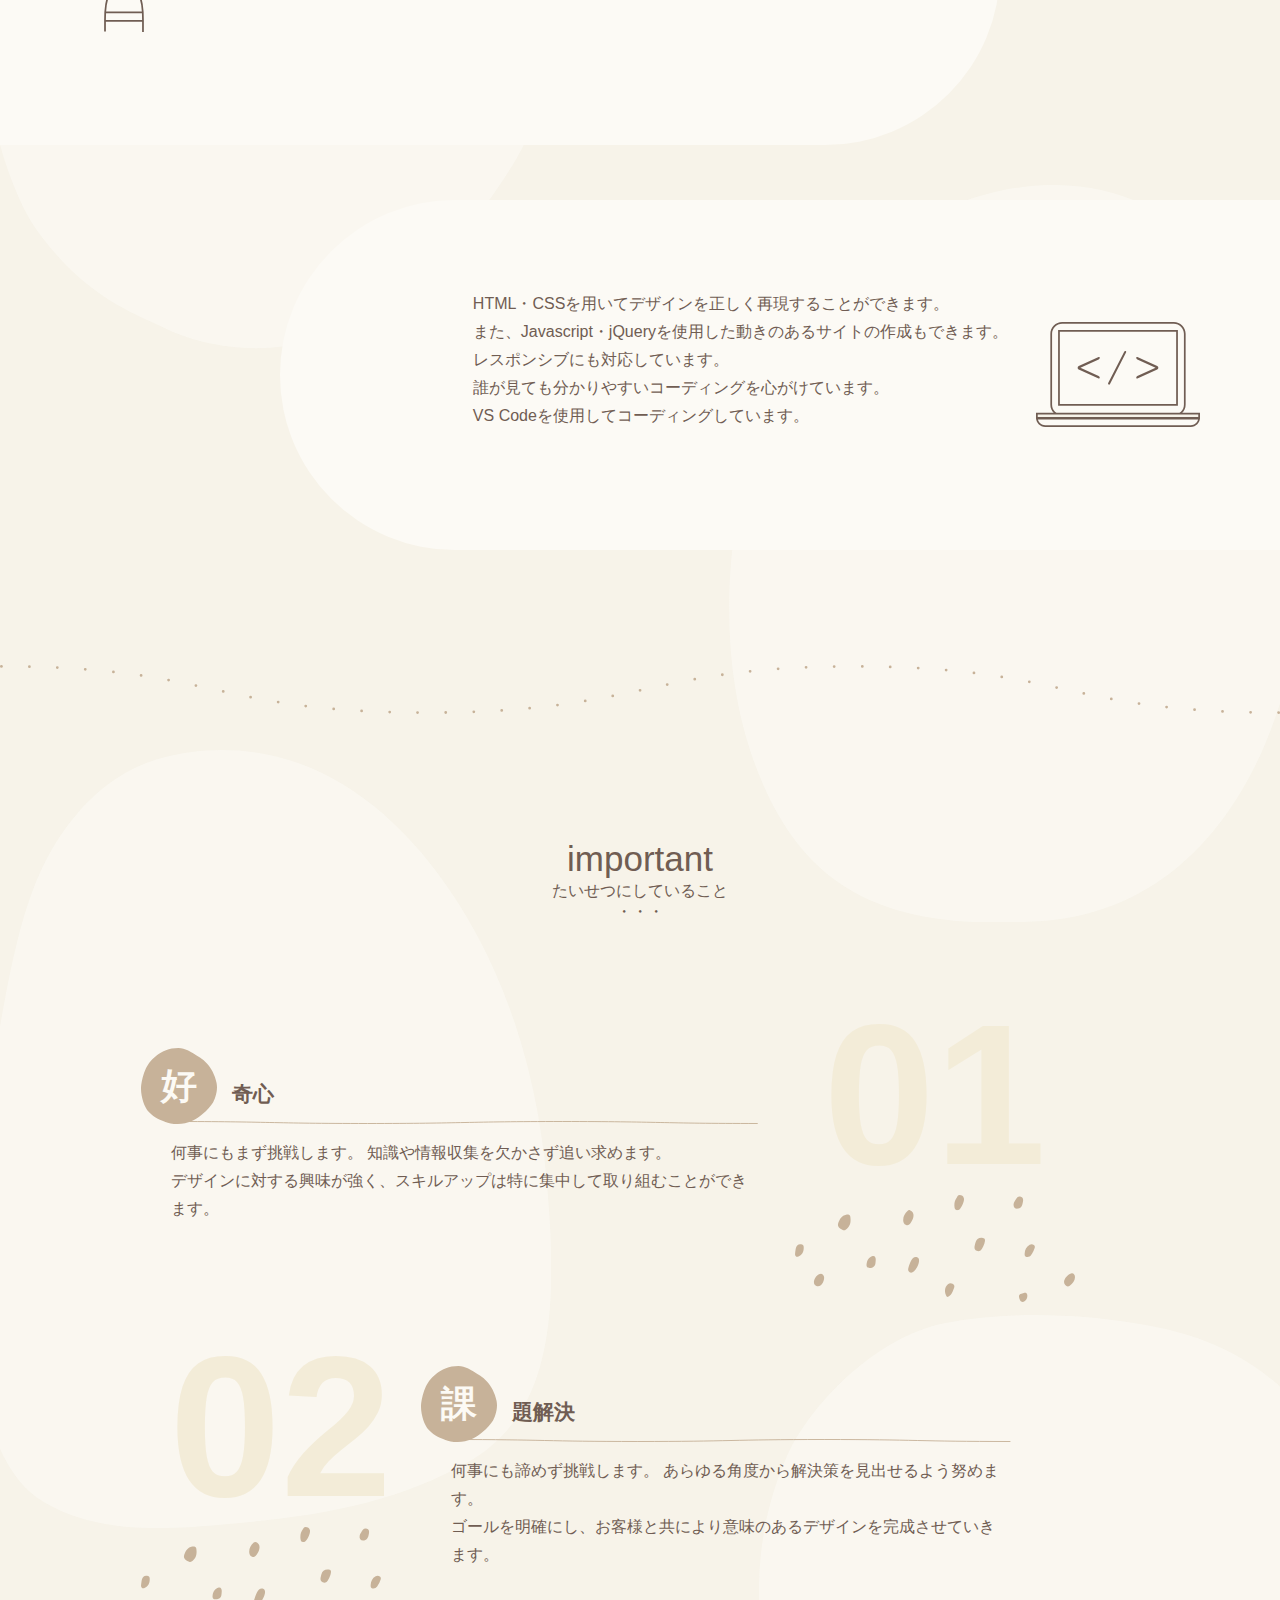
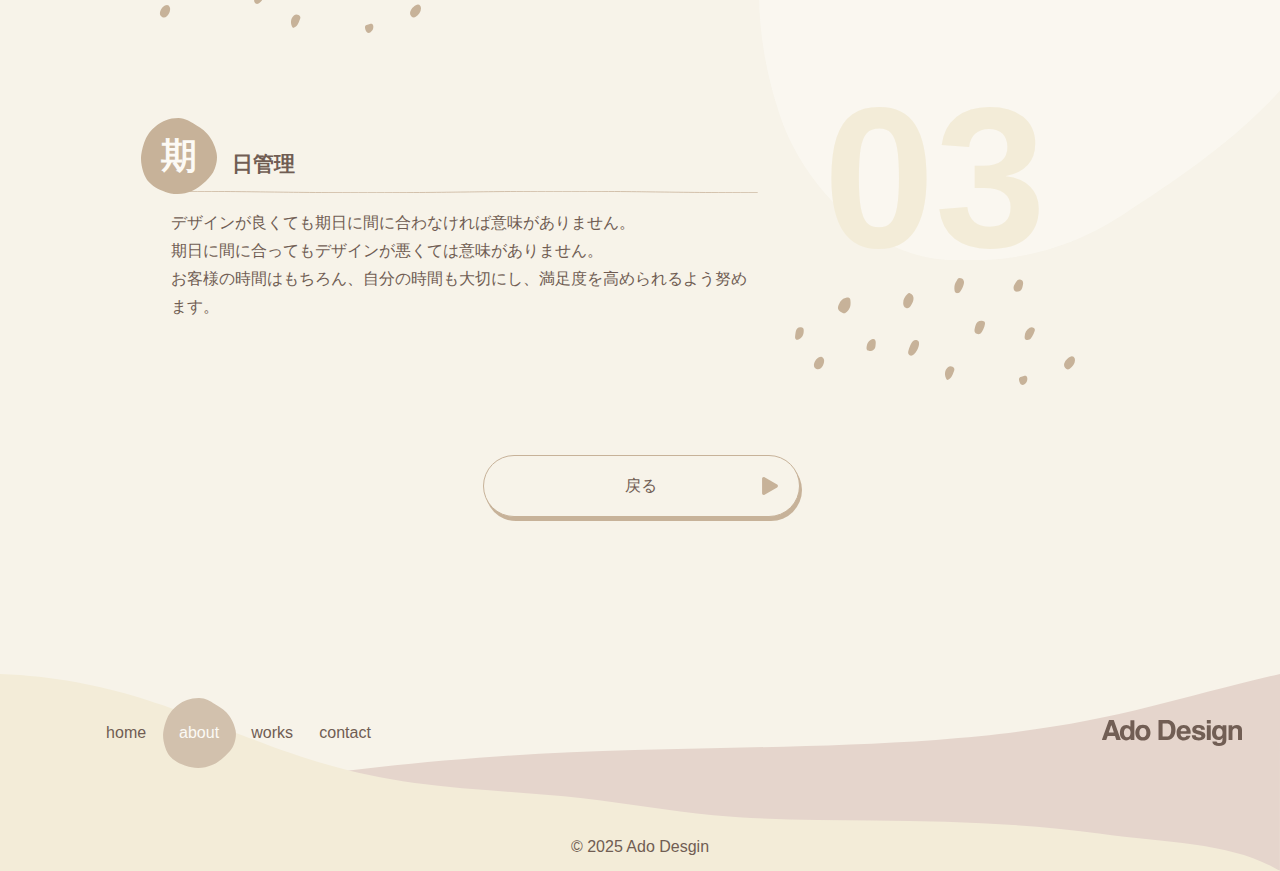
==== commit 45e06a8c: "ポートフォリオ" ====
--- a/about.html
+++ b/about.html
@@ -101,19 +101,19 @@
                     </div>
                     <div class="design_right">
                         <img src="./SVG/design.svg" alt="">
-                        <p>ウェブサイト・バナー、チラシ・パンフレットなどのデザインができます。<br>
-                            細かい部分まで妥協せずにやり切ることを意識しています。<br>
-                            余白感・視線の動きを大切にしてデザインしています。<br>
+                        <p>ウェブサイト・バナー、チラシ・パンフレットなどのデザインができます。<br class="pc_br">
+                            細かい部分まで妥協せずにやり切ることを意識しています。<br class="pc_br">
+                            余白感・視線の動きを大切にしてデザインしています。<br class="pc_br">
                             また、見る人にとってわかりやすい情報設計を心がけています。</p>
                     </div>
                 </div>
                 <div class="skill_container02">
                     <div class="cording_left">
                         <img src="./SVG/cording.svg" alt="">
-                        <p>HTML・CSSを用いてデザインを正しく再現することができます。<br>
-                            また、Javascript・jQueryを使用した動きのあるサイトの作成もできます。<br>
-                            レスポンシブにも対応しています。<br>
-                            誰が見ても分かりやすいコーディングを心がけています。<br>
+                        <p>HTML・CSSを用いてデザインを正しく再現することができます。<br class="pc_br">
+                            また、Javascript・jQueryを使用した動きのあるサイトの作成もできます。<br class="pc_br">
+                            レスポンシブにも対応しています。<br class="pc_br">
+                            誰が見ても分かりやすいコーディングを心がけています。<br class="pc_br">
                             VS Codeを使用してコーディングしています。</p>
                     </div>
                     <div class="cording_right">
@@ -138,7 +138,8 @@
                             <p class="important_title02">奇心</p>
                             <img class="important_line" src="./SVG/important_line.svg" alt="">
                         </div>
-                        <p class="important_text">何事にもまず挑戦します。知識や情報収集を欠かさず追い求めます。<br>
+                        <p class="important_text">何事にもまず挑戦します。<br class="sp_br">
+                            知識や情報収集を欠かさず追い求めます。<br>
                             デザインに対する興味が強く、スキルアップは特に集中して取り組むことができます。</p>
                     </div>
                     <div class="important_right01">
@@ -159,7 +160,8 @@
                             <p class="important_title02">題解決</p>
                             <img class="important_line" src="./SVG/important_line.svg" alt="">
                         </div>
-                        <p class="important_text">何事にも諦めず挑戦します。あらゆる角度から解決策を見出せるよう努めます。<br>
+                        <p class="important_text">何事にも諦めず挑戦します。<br class="sp_br">
+                            あらゆる角度から解決策を見出せるよう努めます。<br>
                             ゴールを明確にし、お客様と共により意味のあるデザインを完成させていきます。
                         </p>
                     </div>
--- a/css/style.css
+++ b/css/style.css
@@ -401,7 +401,7 @@
 }
 .about_left01 p {
   line-height: 2.25;
-  letter-spacing: 0.05em;
+  /* letter-spacing: 0.05em; */
   text-align: start;
 }
 .about_left02 {
@@ -412,6 +412,7 @@
   font-size: 14px;
   line-height: 1.85;
   margin-bottom: 5px;
+  text-align: justify;
 }
 .dot_line {
   /* background-image: linear-gradient(to right, #705d53 2px, transparent 2px); */
@@ -435,7 +436,7 @@
   position: absolute;
   font-family: ta-oonishi, sans-serif;
   font-size: 21px;
-  letter-spacing: 0.05em;
+  /* letter-spacing: 0.05em; */
   top: 75px;
   left: 40%;
   z-index: 50;
@@ -557,7 +558,7 @@
 .design_right p,
 .cording_left p {
   line-height: 1.75;
-  letter-spacing: 0.05em;
+  /* letter-spacing: 0.05em; */
 }
 /* アバウト_スキル */
 .skill_container01 {
@@ -583,11 +584,11 @@
 }
 .design_right img {
   width: 223px;
-  padding: 70px 0 20px 56px;
+  padding: 70px 0 20px 55px;
 }
 .design_right p {
   padding-left: 56px;
-  letter-spacing: 0.05em;
+  /* letter-spacing: 0.05em; */
 }
 .skill_container02 {
   display: flex;
@@ -606,8 +607,7 @@
 }
 .cording_left img {
   width: 263px;
-  height: 105px;
-  padding-top: 40px;
+  padding: 70px 0 20px;
 }
 .cording_left p {
   padding-right: 28px;
@@ -618,7 +618,7 @@
 .cording_right img {
   width: 164px;
   padding-top: 50%;
-  padding-right: 54px;
+  padding-right: 80px;
 }
 .skill_item {
   font-size: 21px;
@@ -718,7 +718,7 @@
 .important_text {
   width: 90%;
   line-height: 1.75;
-  letter-spacing: 0.05em;
+  /* letter-spacing: 0.05em; */
   padding: 15px 0 0 30px;
 }
 .important_right01,
@@ -780,12 +780,13 @@
   display: flex;
   justify-content: space-between;
   flex-wrap: nowrap;
-  margin: 75px auto;
+  margin: 90px auto;
 }
 .web_slider_item,
 .graphic_slider_item {
   background-color: #f3ecd8; /* 背景色指定 */
   max-width: 350px;
+  width: 100%;
   height: 250px;
   border-radius: 20px;
   margin-right: 12px;
@@ -794,10 +795,11 @@
 }
 .web_slider_item img,
 .graphic_slider_item img {
+  object-fit: contain;
   height: 80%;
   width: auto;
   margin: 0 auto;
-  padding-top: 7%;
+  padding-top: 9%;
 }
 /* Read More */
 .web_slider_item,
@@ -1084,7 +1086,7 @@
 .works_right p {
   max-width: 431px;
   font-size: 14px;
-  letter-spacing: 0.05em;
+  /* letter-spacing: 0.05em; */
   line-height: 1.75;
   padding: 15px 0 15px;
 }
@@ -1196,7 +1198,7 @@
 }
 label {
   font-size: 14px;
-  letter-spacing: 0.1em;
+  /* letter-spacing: 0.1em; */
   margin-bottom: 10px;
   display: block;
 }
@@ -1214,7 +1216,7 @@
   box-sizing: border-box;
   background: #fcfaf5;
   font-size: 16px;
-  letter-spacing: 0.05em;
+  /* letter-spacing: 0.05em; */
 }
 ::placeholder {
   font-size: 16px;
@@ -1235,28 +1237,36 @@
 .thanks_contents {
   text-align: center;
   text-align: center;
-  padding: 30px 0 100px;
+  padding: 25% 0 15%;
+  position: relative;
 }
 .thanks01 {
   font-family: ta-oonishi, sans-serif;
   font-size: 100px;
-  padding-bottom: 60px;
+  position: absolute;
+  z-index: 50;
+  top: 15%;
+  left: 25%;
 }
 .thanks02 {
   font-size: 16px;
-  letter-spacing: 0.05em;
+  /* letter-spacing: 0.05em; */
+  position: absolute;
+  z-index: 50;
+  left: 26%;
+  bottom: 50%;
 }
 .thanks_img01 {
   width: 196px;
   position: absolute;
-  bottom: 85px;
-  left: 30%;
+  bottom: 17%;
+  left: 25%;
 }
 .thanks_img02 {
   width: 417px;
   position: absolute;
-  bottom: 100px;
   right: 12%;
+  top: -5%;
 }
 /* フッター */
 footer {
@@ -1386,34 +1396,37 @@
   z-index: -1;
 }
 .circles01 {
-  max-width: 30%;
+  max-width: 45%;
   top: -5%;
   left: -25px;
 }
 .circles02 {
-  max-width: 30%;
+  max-width: 45%;
   top: 15%;
   right: -20px;
 }
 .circles03 {
-  max-width: 30%;
-  top: 35%;
+  max-width: 45%;
+  top: 30%;
   left: -20px;
 }
 .circles04 {
-  max-width: 30%;
-  top: 55%;
+  max-width: 45%;
+  top: 45%;
   right: -25px;
 }
 .circles05 {
-  max-width: 30%;
+  max-width: 45%;
+  top: 60%;
+  left: -25px;
+}
+.circles06 {
+  max-width: 45%;
   top: 75%;
-  left: -25px;
-}
-.circles06 {
-  max-width: 32%;
-  top: 95%;
-  right: -20px;
+  right: -55px;
+}
+.sp_br {
+  display: none;
 }
 @media screen and (max-width: 1100px) {
   .header_container {
@@ -1433,10 +1446,11 @@
   .header_box01 p,
   .header_box02 p {
     font-size: 35px;
-    letter-spacing: 0;
+    /* letter-spacing: 0; */
     padding-left: 25px;
     padding-top: 5px;
   }
+  /* ワークス */
   .list {
     display: block;
     max-width: 84%;
@@ -1462,11 +1476,25 @@
   .close_btn {
     top: 9%;
   }
+  /* サンクスページ */
+  .thanks01 {
+    bottom: 30%;
+  }
+  .thanks02 {
+    bottom: 48%;
+  }
+  .thanks_img01 {
+    bottom: 8%;
+  }
+  .thanks_img02 {
+    top: -10%;
+  }
 }
 @media screen and (max-width: 767px) {
-  br {
-    display: none;
-  }
+  .sp_br {
+    display: block;
+  }
+  .pc_br,
   .pc_nav,
   .pc_btn {
     display: none;
@@ -1488,14 +1516,15 @@
   .sp_first_view01 {
     display: block;
     width: 100%;
-    padding-top: 20px;
+    padding-top: 30%;
+    position: relative;
   }
   .first_view02 {
-    top: 46%;
-    right: 10%;
+    top: 45%;
+    right: 15%;
   }
   .first_view03 {
-    left: -7px;
+    top: 40%;
   }
   .header_container {
     bottom: 20%;
@@ -1504,7 +1533,7 @@
     width: 100%;
     height: 28px;
     border-radius: 0 5px 5px 0;
-    margin: -25% 0 8px;
+    margin: -25% 0 5%;
   }
   .header_box02 {
     width: 110%;
@@ -1514,9 +1543,13 @@
   .header_box01 p,
   .header_box02 p {
     font-size: 20px;
-    letter-spacing: 0;
+    /* letter-spacing: 0; */
     padding-left: 25px;
     padding-top: 5px;
+  }
+  .scrolldown1 {
+    bottom: 13%;
+    right: 4%;
   }
   /* アバウト */
   .about_content {
@@ -1545,7 +1578,9 @@
     padding: 45% 0 0 0;
   }
   .about_left01 p {
+    font-size: 14px;
     padding-bottom: 65px;
+    text-align: center;
   }
   .about_left02 {
     width: 84%;
@@ -1563,7 +1598,7 @@
   .about_right02 p {
     font-size: 16px;
     top: -10px;
-    left: 15%;
+    left: 36%;
   }
   .about_img_00 {
     width: 90%;
@@ -1576,10 +1611,12 @@
   .about_animation02 {
     top: -35%;
     width: 85%;
+    z-index: -1;
   }
   .about_img_07 {
     bottom: -40%;
     width: 100%;
+    padding-right: 10%;
   }
   .about_btn,
   .works_btn {
@@ -1599,6 +1636,16 @@
     flex-direction: column;
     align-items: center;
     gap: 80px;
+  }
+  .skill_left img {
+    padding-bottom: 5%;
+  }
+  .skill_item {
+    font-size: 18px;
+  }
+  .skill_level {
+    gap: 2px;
+    font-size: 16px;
   }
   /* アバウト_スキル */
   .skill_container01,
@@ -1631,6 +1678,7 @@
     width: 315px;
     font-size: 14px;
     padding-left: 0;
+    text-align: justify;
   }
   .cording_left img {
     width: 182px;
@@ -1639,6 +1687,7 @@
     width: 315px;
     font-size: 14px;
     padding-right: 0;
+    text-align: justify;
   }
   /* インポータント */
   .important_content01,
@@ -1652,6 +1701,7 @@
   .important_text {
     width: 84%;
     font-size: 14px;
+    text-align: justify;
   }
   .important_right01,
   .important_left02 {
@@ -1675,7 +1725,7 @@
   }
   /* ワークス */
   .works_title {
-    top: 25px;
+    margin: 25px 0 0 10px;
   }
   .works_title img {
     left: 7%;
@@ -1761,8 +1811,7 @@
   }
   /* コンタクト */
   .contact_text {
-    width: 203px;
-    margin: 0 auto;
+    font-size: 14px;
   }
   /* コンタクトフォーム */
   form {
@@ -1777,20 +1826,24 @@
     font-size: 14px;
   }
   /* サンクスページ */
+  .thanks_contents {
+    padding: 30% 0 45%;
+  }
   .thanks01 {
     font-size: 46px;
   }
   .thanks02 {
     font-size: 14px;
+    left: 33%;
   }
   .thanks_img01 {
-    width: 65%;
-    padding-bottom: 43px;
+    width: 50%;
+    bottom: -2%;
   }
   .thanks_img02 {
     width: 31%;
-    top: 50%;
-    right: 10%;
+    top: 3%;
+    right: 18%;
   }
   /* フッター */
 
@@ -1817,7 +1870,9 @@
   }
   .web_slider_item,
   .graphic_slider_item {
-    max-width: 84%;
+    max-width: 315px;
+    width: 84%;
+    height: 215px;
   }
   .web_slider_item img,
   .graphic_slider_item img {
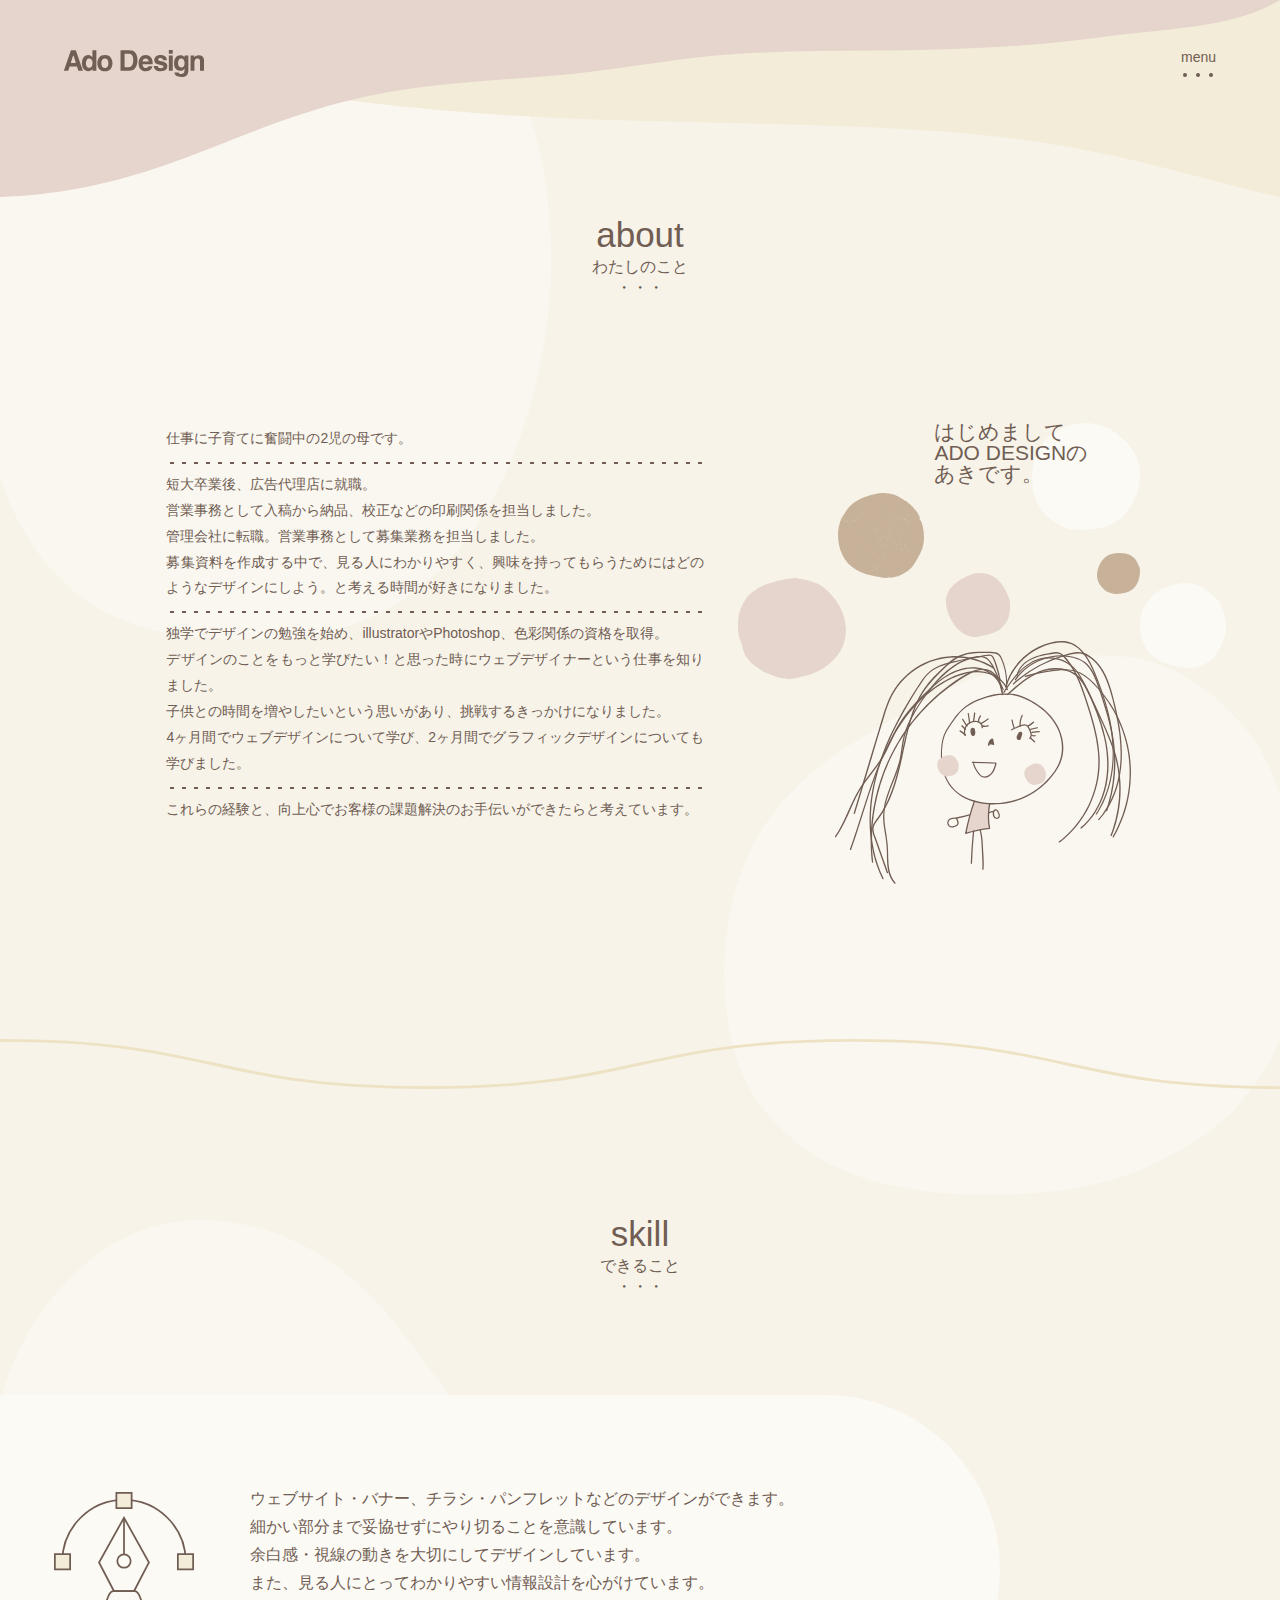
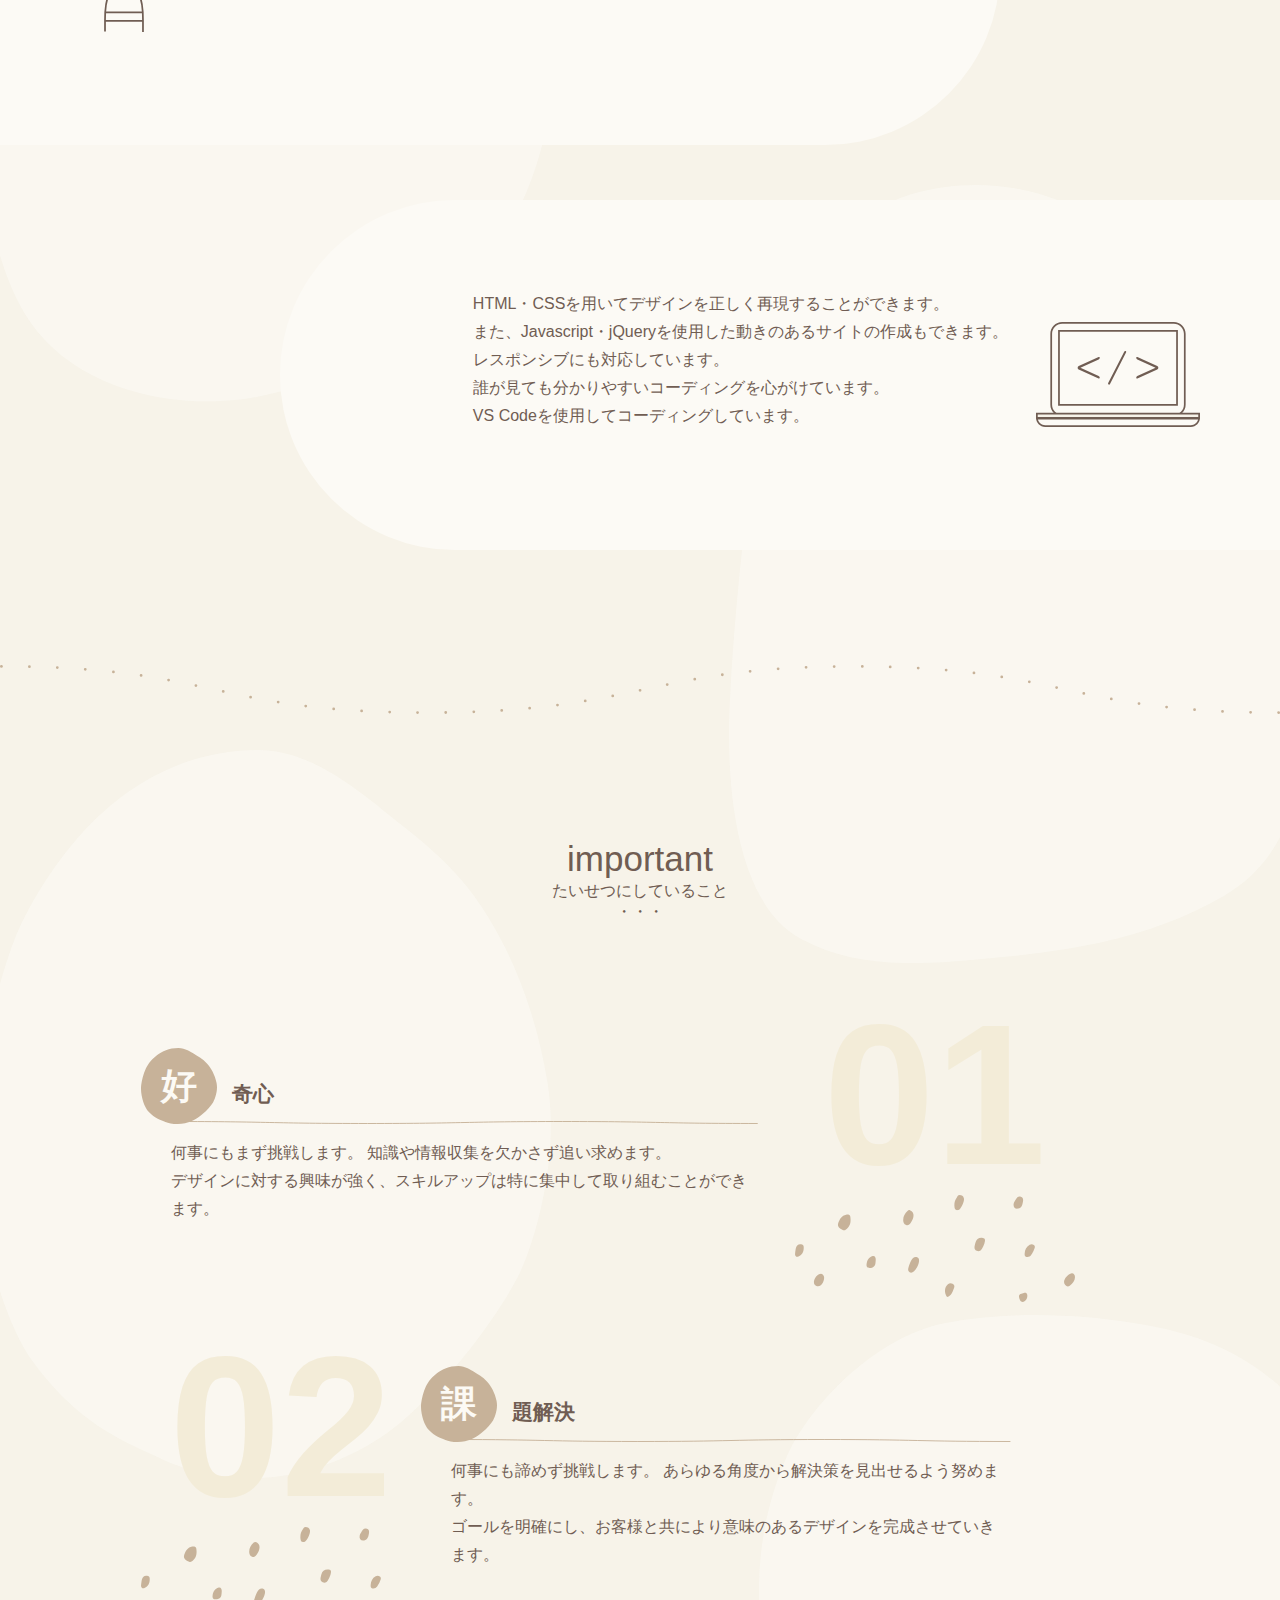
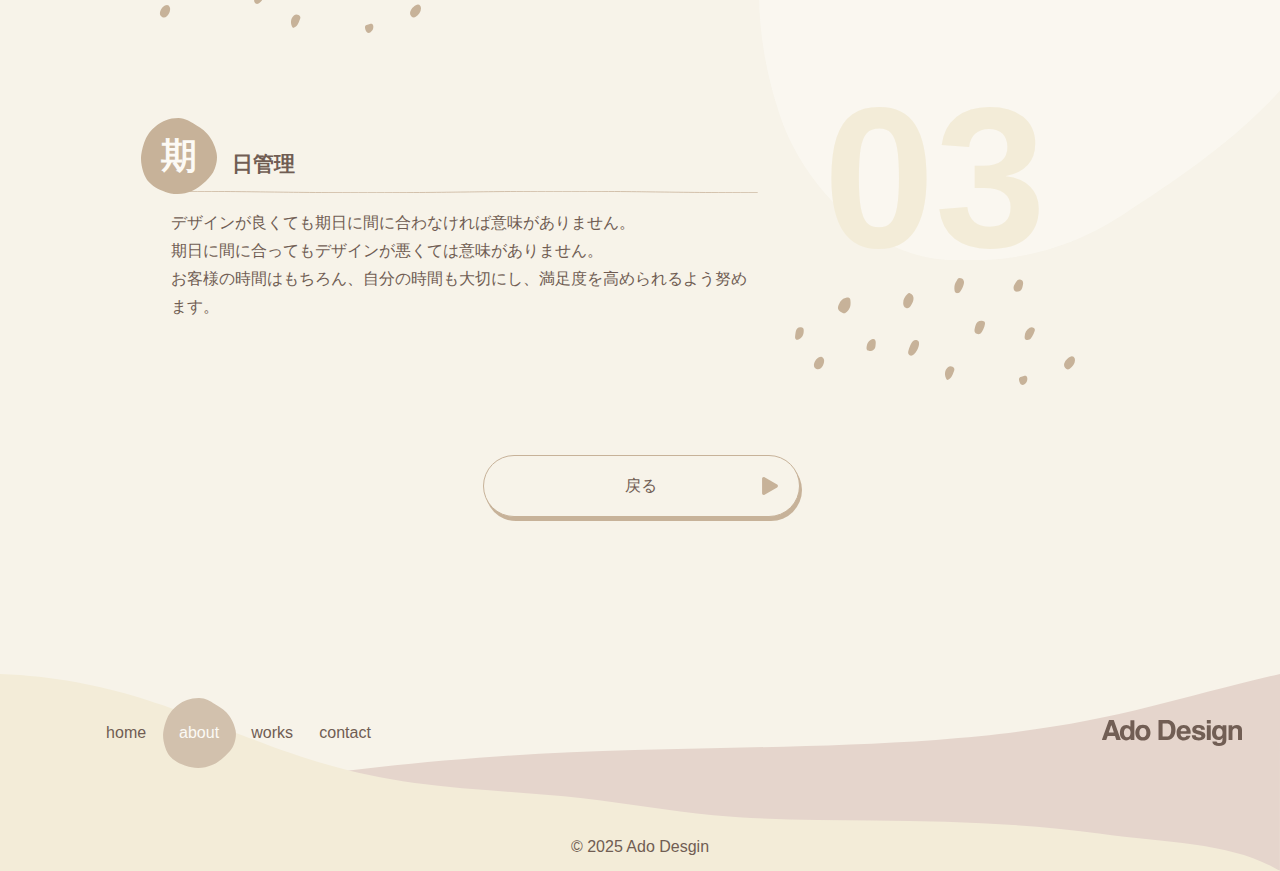
==== commit 160d3905: "ポートフォリオ" ====
--- a/about.html
+++ b/about.html
@@ -192,12 +192,12 @@
                 </div>
             </section>
             <!-- パララックス -->
-            <img class="circles01 circle" src="./SVG/all要素3.svg" alt="">
-            <img class="circles02 circle" src="./SVG/all要素2.svg" alt="">
-            <img class="circles03 circle" src="./SVG/all要素5.svg" alt="">
-            <img class="circles04 circle" src="./SVG/all要素1.svg" alt="">
-            <img class="circles05 circle" src="./SVG/all要素4.svg" alt="">
-            <img class="circles06 circle" src="./SVG/all要素6.svg" alt="">
+            <img class="circles01 circle" src="./SVG/all_circle1.svg" alt="">
+            <img class="circles02 circle" src="./SVG/all_circle2.svg" alt="">
+            <img class="circles03 circle" src="./SVG/all_circle3.svg" alt="">
+            <img class="circles04 circle" src="./SVG/all_circle4.svg" alt="">
+            <img class="circles05 circle" src="./SVG/all_circle5.svg" alt="">
+            <img class="circles06 circle" src="./SVG/all_circle6.svg" alt="">
         </div>
     </main>
     <!-- フッター -->
--- a/css/style.css
+++ b/css/style.css
@@ -990,7 +990,8 @@
   max-width: 481px;
 }
 /* モーダルウィンドウ */
-.modal_content {
+.pc_modal_content,
+.sp_modal_content {
   display: none;
   position: fixed;
   left: 0;
@@ -1343,7 +1344,6 @@
   transform: translate(-50%, -50%);
   -webkit-transform: translate(-50%, -50%);
   -ms-transform: translate(-50%, -50%);
-  font-size: 16px;
 }
 .pagetop {
   position: fixed;
@@ -1919,4 +1919,7 @@
     border-right: 3px solid #d4c3b0;
     transform: rotate(45deg);
   }
-}
+  .footer_outer {
+    font-size: 14px;
+  }
+}
